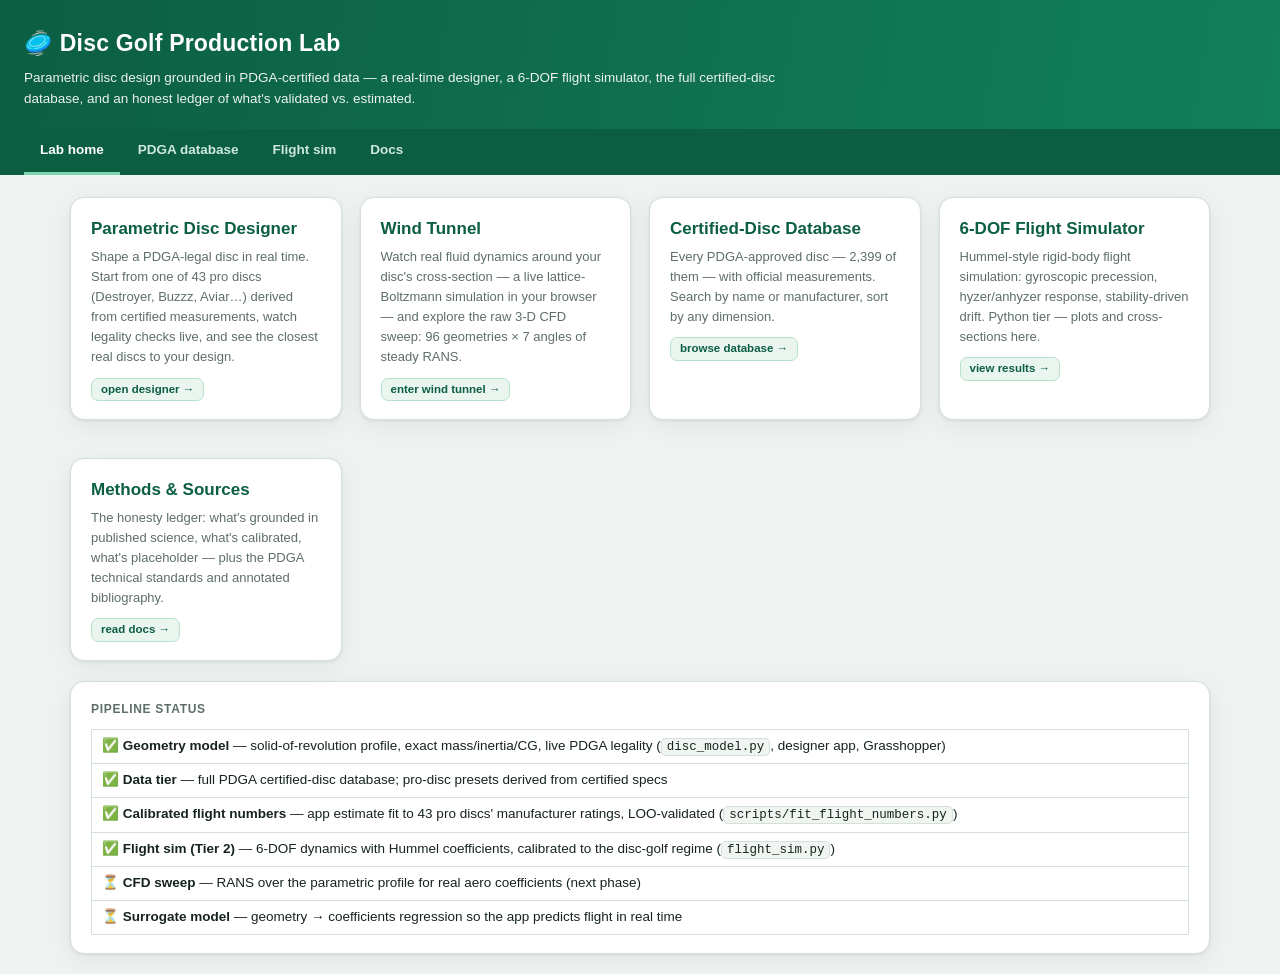
==== index.html @ c4a2dcd0 "Wind tunnel page: live 2-D LBM flow sim + raw CFD sweep explorer - wind_tunnel.html: D2Q9 lattice-Bo" ====
<!DOCTYPE html>
<html lang="en">
<head>
<meta charset="utf-8">
<meta name="viewport" content="width=device-width, initial-scale=1">
<title>Disc Golf Production Lab</title>
<style>
  :root{
    --bg:#eef2f0; --panel:#ffffff; --ink:#16241d; --muted:#5d6f66;
    --line:#d6e0da; --accent:#12805a; --accent-d:#0c5e42;
    --shadow:0 1px 3px rgba(20,40,30,.08),0 6px 24px rgba(20,40,30,.06);
  }
  *{box-sizing:border-box}
  body{margin:0;font:15px/1.55 -apple-system,BlinkMacSystemFont,"Segoe UI",Roboto,Helvetica,Arial,sans-serif;
       background:var(--bg);color:var(--ink)}
  header{padding:26px 24px 20px;background:linear-gradient(100deg,var(--accent-d),var(--accent));color:#fff}
  header h1{margin:0;font-size:23px;letter-spacing:.2px}
  header p{margin:6px 0 0;font-size:13.5px;opacity:.92;max-width:760px}
  nav{display:flex;gap:2px;background:var(--accent-d);padding:0 24px;flex-wrap:wrap}
  nav button{background:none;border:none;color:#cfe8dd;font:inherit;font-size:13.5px;font-weight:700;
    padding:11px 16px;cursor:pointer;border-bottom:3px solid transparent}
  nav button:hover{color:#fff}
  nav button.active{color:#fff;border-bottom-color:#7fd4b2}
  .wrap{max-width:1180px;margin:22px auto;padding:0 20px}
  .card{background:var(--panel);border:1px solid var(--line);border-radius:14px;
        box-shadow:var(--shadow);padding:18px 20px;margin-bottom:20px}
  .card h2{margin:0 0 10px;font-size:12px;text-transform:uppercase;letter-spacing:.7px;color:var(--muted)}
  .cards{display:grid;grid-template-columns:repeat(auto-fit,minmax(250px,1fr));gap:18px}
  .launch{display:block;text-decoration:none;color:inherit;transition:.15s;cursor:pointer}
  .launch:hover{border-color:var(--accent);transform:translateY(-2px)}
  .launch .big{font-size:17px;font-weight:800;color:var(--accent-d);margin-bottom:4px}
  .launch p{margin:0;font-size:13px;color:var(--muted)}
  .launch .tag{display:inline-block;margin-top:10px;background:#eaf5f0;border:1px solid #b6e2c9;color:#0c5e42;
    border-radius:7px;padding:2px 9px;font-size:11.5px;font-weight:700}
  img.plot{max-width:100%;border:1px solid var(--line);border-radius:10px;display:block}
  .two{display:grid;grid-template-columns:1fr 1fr;gap:18px}
  @media(max-width:900px){.two{grid-template-columns:1fr}}
  section{display:none} section.active{display:block}
  /* database explorer */
  .dbbar{display:flex;gap:10px;flex-wrap:wrap;align-items:center;margin-bottom:12px}
  .dbbar input[type=search]{flex:1 1 260px;padding:9px 12px;border:1px solid var(--line);border-radius:9px;
    font:inherit;font-size:14px;background:#fff}
  .dbbar select{padding:9px 10px;border:1px solid var(--line);border-radius:9px;font:inherit;font-size:13.5px;background:#fff}
  .dbbar .count{font-size:12.5px;color:var(--muted);margin-left:auto}
  table.db{width:100%;border-collapse:collapse;font-size:13px}
  table.db th{position:sticky;top:0;background:#f7faf8;text-align:right;padding:8px 8px;font-size:11px;
    text-transform:uppercase;letter-spacing:.5px;color:var(--muted);cursor:pointer;user-select:none;
    border-bottom:2px solid var(--line);white-space:nowrap}
  table.db th:first-child,table.db th:nth-child(2){text-align:left}
  table.db th.sorted{color:var(--accent-d)}
  table.db td{padding:7px 8px;border-bottom:1px solid var(--line);text-align:right;font-variant-numeric:tabular-nums}
  table.db td:first-child,table.db td:nth-child(2){text-align:left}
  table.db td:nth-child(2){font-weight:700}
  .dbscroll{max-height:560px;overflow:auto;border:1px solid var(--line);border-radius:10px}
  .loadbtn{margin:12px auto;display:block;padding:9px 22px;border:1px solid var(--line);background:#fff;
    border-radius:9px;font:inherit;font-weight:700;font-size:13px;color:var(--accent-d);cursor:pointer}
  .loadbtn:hover{border-color:var(--accent)}
  /* docs */
  .doctabs{display:flex;gap:8px;margin-bottom:14px;flex-wrap:wrap}
  .doctabs button{padding:8px 14px;border:1px solid var(--line);background:#fff;border-radius:9px;
    font:inherit;font-size:13px;font-weight:700;cursor:pointer}
  .doctabs button.active{background:var(--accent);border-color:var(--accent);color:#fff}
  .md h1{font-size:21px;margin:4px 0 12px}
  .md h2{font-size:17px;margin:22px 0 8px;color:var(--accent-d);text-transform:none;letter-spacing:0}
  .md h3{font-size:14.5px;margin:16px 0 6px}
  .md p,.md li{font-size:14px}
  .md code{background:#f0f5f2;border:1px solid var(--line);border-radius:5px;padding:1px 5px;font-size:12.5px}
  .md table{border-collapse:collapse;margin:10px 0;font-size:13px;width:100%}
  .md th,.md td{border:1px solid var(--line);padding:7px 9px;text-align:left;vertical-align:top}
  .md th{background:#f7faf8;font-size:11.5px;text-transform:uppercase;letter-spacing:.4px;color:var(--muted)}
  .md a{color:var(--accent-d)}
  .md blockquote{border-left:3px solid var(--line);margin:8px 0;padding:2px 14px;color:var(--muted)}
  .note{font-size:11.5px;color:var(--muted);margin-top:10px}
  .servewarn{background:#fff7e6;border:1px solid #f1dfae;color:#7a5b12;border-radius:10px;
    padding:10px 14px;font-size:13px;margin-bottom:16px;display:none}
</style>
</head>
<body>
<header>
  <h1>🥏 Disc Golf Production Lab</h1>
  <p>Parametric disc design grounded in PDGA-certified data — a real-time designer, a 6-DOF flight simulator,
     the full certified-disc database, and an honest ledger of what's validated vs. estimated.</p>
</header>
<nav id="nav">
  <button data-s="home" class="active">Lab home</button>
  <button data-s="db">PDGA database</button>
  <button data-s="sim">Flight sim</button>
  <button data-s="docs">Docs</button>
</nav>

<div class="wrap">
  <div class="servewarn" id="servewarn">
    Some panels (docs, database) load sibling files with <code>fetch()</code>, which browsers block on
    <code>file://</code>. Serve the folder instead: <code>python3 -m http.server</code> in <code>~/discgolf</code>,
    then open <code>http://localhost:8000/</code>.
  </div>

  <!-- HOME -->
  <section id="home" class="active">
    <div class="cards">
      <a class="card launch" href="disc_designer.html">
        <div class="big">Parametric Disc Designer</div>
        <p>Shape a PDGA-legal disc in real time. Start from one of 43 pro discs (Destroyer, Buzzz, Aviar…)
           derived from certified measurements, watch legality checks live, and see the closest real discs
           to your design.</p>
        <span class="tag">open designer →</span>
      </a>
      <a class="card launch" href="wind_tunnel.html">
        <div class="big">Wind Tunnel</div>
        <p>Watch real fluid dynamics around your disc's cross-section — a live lattice-Boltzmann simulation
           in your browser — and explore the raw 3-D CFD sweep: 96 geometries × 7 angles of steady RANS.</p>
        <span class="tag">enter wind tunnel →</span>
      </a>
      <div class="card launch" data-go="db">
        <div class="big">Certified-Disc Database</div>
        <p>Every PDGA-approved disc — <span id="homecount">2,399</span> of them — with official measurements.
           Search by name or manufacturer, sort by any dimension.</p>
        <span class="tag">browse database →</span>
      </div>
      <div class="card launch" data-go="sim">
        <div class="big">6-DOF Flight Simulator</div>
        <p>Hummel-style rigid-body flight simulation: gyroscopic precession, hyzer/anhyzer response,
           stability-driven drift. Python tier — plots and cross-sections here.</p>
        <span class="tag">view results →</span>
      </div>
      <div class="card launch" data-go="docs">
        <div class="big">Methods &amp; Sources</div>
        <p>The honesty ledger: what's grounded in published science, what's calibrated, what's placeholder —
           plus the PDGA technical standards and annotated bibliography.</p>
        <span class="tag">read docs →</span>
      </div>
    </div>
    <div class="card">
      <h2>Pipeline status</h2>
      <table class="md" style="border-collapse:collapse;width:100%;font-size:13.5px">
        <tr><td style="padding:6px 10px">✅ <b>Geometry model</b> — solid-of-revolution profile, exact mass/inertia/CG, live PDGA legality (<code>disc_model.py</code>, designer app, Grasshopper)</td></tr>
        <tr><td style="padding:6px 10px">✅ <b>Data tier</b> — full PDGA certified-disc database; pro-disc presets derived from certified specs</td></tr>
        <tr><td style="padding:6px 10px">✅ <b>Calibrated flight numbers</b> — app estimate fit to 43 pro discs' manufacturer ratings, LOO-validated (<code>scripts/fit_flight_numbers.py</code>)</td></tr>
        <tr><td style="padding:6px 10px">✅ <b>Flight sim (Tier 2)</b> — 6-DOF dynamics with Hummel coefficients, calibrated to the disc-golf regime (<code>flight_sim.py</code>)</td></tr>
        <tr><td style="padding:6px 10px">⏳ <b>CFD sweep</b> — RANS over the parametric profile for real aero coefficients (next phase)</td></tr>
        <tr><td style="padding:6px 10px">⏳ <b>Surrogate model</b> — geometry → coefficients regression so the app predicts flight in real time</td></tr>
      </table>
    </div>
  </section>

  <!-- DATABASE -->
  <section id="db">
    <div class="card">
      <h2>PDGA certified-disc database</h2>
      <div class="dbbar">
        <input type="search" id="q" placeholder="Search disc or manufacturer… (e.g. Destroyer, Discraft)">
        <select id="rimclass">
          <option value="">All rim widths</option>
          <option value="putter">Putter-ish (rim &lt; 1.3 cm)</option>
          <option value="mid">Midrange-ish (1.3–1.6 cm)</option>
          <option value="fairway">Fairway-ish (1.6–2.1 cm)</option>
          <option value="distance">Distance-ish (≥ 2.1 cm)</option>
        </select>
        <span class="count" id="count"></span>
      </div>
      <div class="dbscroll">
        <table class="db">
          <thead><tr id="dbhead"></tr></thead>
          <tbody id="dbbody"></tbody>
        </table>
      </div>
      <button class="loadbtn" id="more" style="display:none">Show more</button>
      <div class="note">Official measurements from the PDGA certified-disc database (snapshot July 2026,
        <code>data/pdga_approved_discs.csv</code>). Regenerate with <code>scripts/build_disc_db.py</code>.
        Click a column to sort; click a row to open it in the designer as a starting shape.</div>
    </div>
  </section>

  <!-- FLIGHT SIM -->
  <section id="sim">
    <div class="two">
      <div class="card">
        <h2>Simulated flight paths — four presets, intermediate arm speeds</h2>
        <img class="plot" src="flight_paths.png" alt="Simulated flight paths for putter, midrange, fairway and distance presets">
        <div class="note">Produced by <code>flight_plots.py</code> from the 6-DOF simulator. Lift-supported glide,
          gyroscopic precession, and low-speed fade all emerge from the equations — none of it is scripted.</div>
      </div>
      <div class="card">
        <h2>Putter cross-section — geometry model output</h2>
        <img class="plot" src="putter_cross_section.png" alt="Parametric putter cross-section from disc_model.py">
        <div class="note">From <code>disc_model.py</code>: the same solid-of-revolution profile the designer app
          and the Grasshopper component use.</div>
      </div>
    </div>
    <div class="card">
      <h2>Run it yourself</h2>
      <div class="md"><p><code>python3 flight_sim.py</code> — single trajectory with printed touchdown stats ·
      <code>python3 flight_plots.py</code> — regenerate the preset comparison figure ·
      coefficients &amp; caveats in <b>Docs → Methods</b>.</p></div>
    </div>
  </section>

  <!-- DOCS -->
  <section id="docs">
    <div class="card">
      <div class="doctabs" id="doctabs">
        <button data-doc="docs/METHODS.md" class="active">Methods — what's grounded</button>
        <button data-doc="docs/PDGA_technical_standards.md">PDGA technical standards</button>
        <button data-doc="docs/SOURCES.md">Sources &amp; bibliography</button>
      </div>
      <div class="md" id="mdout">Loading…</div>
    </div>
  </section>
</div>

<script src="disc_db.js"></script>
<script>
/* ---- nav ---- */
const sections=[...document.querySelectorAll("section")];
const navBtns=[...document.querySelectorAll("nav button")];
function show(id){
  sections.forEach(s=>s.classList.toggle("active",s.id===id));
  navBtns.forEach(b=>b.classList.toggle("active",b.dataset.s===id));
  if(id==="docs"&&!docLoaded)loadDoc(document.querySelector("#doctabs button.active").dataset.doc);
}
navBtns.forEach(b=>b.addEventListener("click",()=>show(b.dataset.s)));
document.querySelectorAll("[data-go]").forEach(el=>el.addEventListener("click",()=>show(el.dataset.go)));
if(location.protocol==="file:")document.getElementById("servewarn").style.display="block";

/* ---- database explorer ---- */
const DB=(typeof DISC_DB!=="undefined")?DISC_DB:[];
document.getElementById("homecount").textContent=DB.length.toLocaleString();
const COLS=[["Manufacturer",0],["Disc",1],["⌀ (cm)",2],["Height (cm)",3],["Rim depth (cm)",4],
            ["Rim width (cm)",5],["Inner ⌀ (cm)",6],["Max wt (g)",7],["Approved",8]];
let sortCol=8,sortDir=-1,shown=100;
const headEl=document.getElementById("dbhead");
COLS.forEach(([label,idx])=>{
  const th=document.createElement("th");th.textContent=label;
  th.addEventListener("click",()=>{if(sortCol===idx)sortDir*=-1;else{sortCol=idx;sortDir=idx<2?1:-1;}shown=100;renderDB();});
  headEl.appendChild(th);
});
const q=document.getElementById("q"),rimSel=document.getElementById("rimclass");
q.addEventListener("input",()=>{shown=100;renderDB();});
rimSel.addEventListener("change",()=>{shown=100;renderDB();});
document.getElementById("more").addEventListener("click",()=>{shown+=300;renderDB();});
const RIM_BANDS={putter:[0,13],mid:[13,16],fairway:[16,21],distance:[21,99]};
function renderDB(){
  const needle=q.value.trim().toLowerCase();
  const band=RIM_BANDS[rimSel.value];
  let rows=DB.filter(d=>{
    if(needle&&!(d[0].toLowerCase().includes(needle)||d[1].toLowerCase().includes(needle)))return false;
    if(band&&!(d[5]>=band[0]&&d[5]<band[1]))return false;
    return true;
  });
  rows.sort((a,b)=>{const x=a[sortCol],y=b[sortCol];
    return (typeof x==="string"?x.localeCompare(y):x-y)*sortDir;});
  document.getElementById("count").textContent=rows.length.toLocaleString()+" discs";
  [...headEl.children].forEach((th,i)=>th.classList.toggle("sorted",COLS[i][1]===sortCol));
  document.getElementById("dbbody").innerHTML=rows.slice(0,shown).map(d=>
    `<tr style="cursor:pointer" title="open in designer" onclick="openInDesigner(${JSON.stringify(d).replace(/"/g,'&quot;')})">
     <td>${d[0]}</td><td>${d[1]}</td><td>${(d[2]/10).toFixed(1)}</td><td>${(d[3]/10).toFixed(1)}</td>
     <td>${(d[4]/10).toFixed(1)}</td><td>${(d[5]/10).toFixed(1)}</td><td>${(d[6]/10).toFixed(1)}</td>
     <td>${d[7].toFixed(1)}</td><td>${d[8]}</td></tr>`).join("");
  document.getElementById("more").style.display=rows.length>shown?"block":"none";
}
function openInDesigner(d){
  // hand the certified specs to the designer via the URL; it derives a starting shape
  const p=new URLSearchParams({mfr:d[0],name:d[1],dia:d[2],h:d[3],rd:d[4],rw:d[5],wt:d[7]});
  location.href="disc_designer.html#disc?"+p.toString();
}
if(DB.length)renderDB();
else document.getElementById("dbbody").innerHTML='<tr><td colspan="9">disc_db.js not found — run <code>scripts/build_disc_db.py</code></td></tr>';

/* ---- minimal markdown renderer (headings, tables, lists, emphasis, code, links) ---- */
function esc(s){return s.replace(/&/g,"&amp;").replace(/</g,"&lt;").replace(/>/g,"&gt;");}
function inline(s){
  return s
    .replace(/`([^`]+)`/g,(m,c)=>"<code>"+c+"</code>")
    .replace(/\[([^\]]+)\]\(([^)]+)\)/g,'<a href="$2" target="_blank" rel="noopener">$1</a>')
    .replace(/(^|[^*])\*\*([^*]+)\*\*/g,'$1<b>$2</b>')
    .replace(/(^|[^*])\*([^*]+)\*/g,'$1<i>$2</i>')
    .replace(/(^|\s)(https?:\/\/[^\s<]+)/g,'$1<a href="$2" target="_blank" rel="noopener">$2</a>');
}
function mdToHtml(md){
  const lines=md.split("\n");let out=[],i=0,inList=false;
  const closeList=()=>{if(inList){out.push("</ul>");inList=false;}};
  while(i<lines.length){
    const L=lines[i];
    if(/^\s*\|/.test(L)&&i+1<lines.length&&/^\s*\|[\s\-|:]+\|\s*$/.test(lines[i+1])){
      closeList();
      const cells=r=>r.trim().replace(/^\||\|$/g,"").split("|").map(c=>inline(esc(c.trim())));
      out.push("<table><thead><tr>"+cells(L).map(c=>"<th>"+c+"</th>").join("")+"</tr></thead><tbody>");
      i+=2;
      while(i<lines.length&&/^\s*\|/.test(lines[i])){
        out.push("<tr>"+cells(lines[i]).map(c=>"<td>"+c+"</td>").join("")+"</tr>");i++;
      }
      out.push("</tbody></table>");continue;
    }
    const h=L.match(/^(#{1,4})\s+(.*)/);
    if(h){closeList();out.push(`<h${h[1].length}>`+inline(esc(h[2]))+`</h${h[1].length}>`);i++;continue;}
    const li=L.match(/^\s*[-*]\s+(.*)/);
    if(li){if(!inList){out.push("<ul>");inList=true;}
      let item=li[1];
      // continuation lines (indented, not new bullet/blank)
      while(i+1<lines.length&&/^\s+\S/.test(lines[i+1])&&!/^\s*[-*]\s/.test(lines[i+1])&&!/^\s*\|/.test(lines[i+1])){item+=" "+lines[++i].trim();}
      out.push("<li>"+inline(esc(item))+"</li>");i++;continue;}
    const num=L.match(/^\s*(\d+)\.\s+(.*)/);
    if(num){closeList();
      let item=num[2];
      while(i+1<lines.length&&/^\s+\S/.test(lines[i+1])&&!/^\s*\d+\.\s/.test(lines[i+1])){item+=" "+lines[++i].trim();}
      out.push("<p><b>"+num[1]+".</b> "+inline(esc(item))+"</p>");i++;continue;}
    if(/^\s*$/.test(L)){closeList();i++;continue;}
    closeList();
    let para=L;
    while(i+1<lines.length&&!/^\s*$/.test(lines[i+1])&&!/^(#|\s*[-*]\s|\s*\||\s*\d+\.)/.test(lines[i+1])){para+=" "+lines[++i];}
    out.push("<p>"+inline(esc(para))+"</p>");i++;
  }
  closeList();return out.join("\n");
}
let docLoaded=false;
async function loadDoc(path){
  const out=document.getElementById("mdout");
  try{
    const r=await fetch(path);
    if(!r.ok)throw new Error(r.status);
    out.innerHTML=mdToHtml(await r.text());docLoaded=true;
  }catch(e){
    out.innerHTML='<p>Could not load <code>'+esc(path)+'</code> — serve this folder over http '+
      '(<code>python3 -m http.server</code>) rather than opening the file directly.</p>';
  }
}
document.querySelectorAll("#doctabs button").forEach(b=>b.addEventListener("click",()=>{
  document.querySelectorAll("#doctabs button").forEach(x=>x.classList.remove("active"));
  b.classList.add("active");loadDoc(b.dataset.doc);
}));
</script>
</body>
</html>
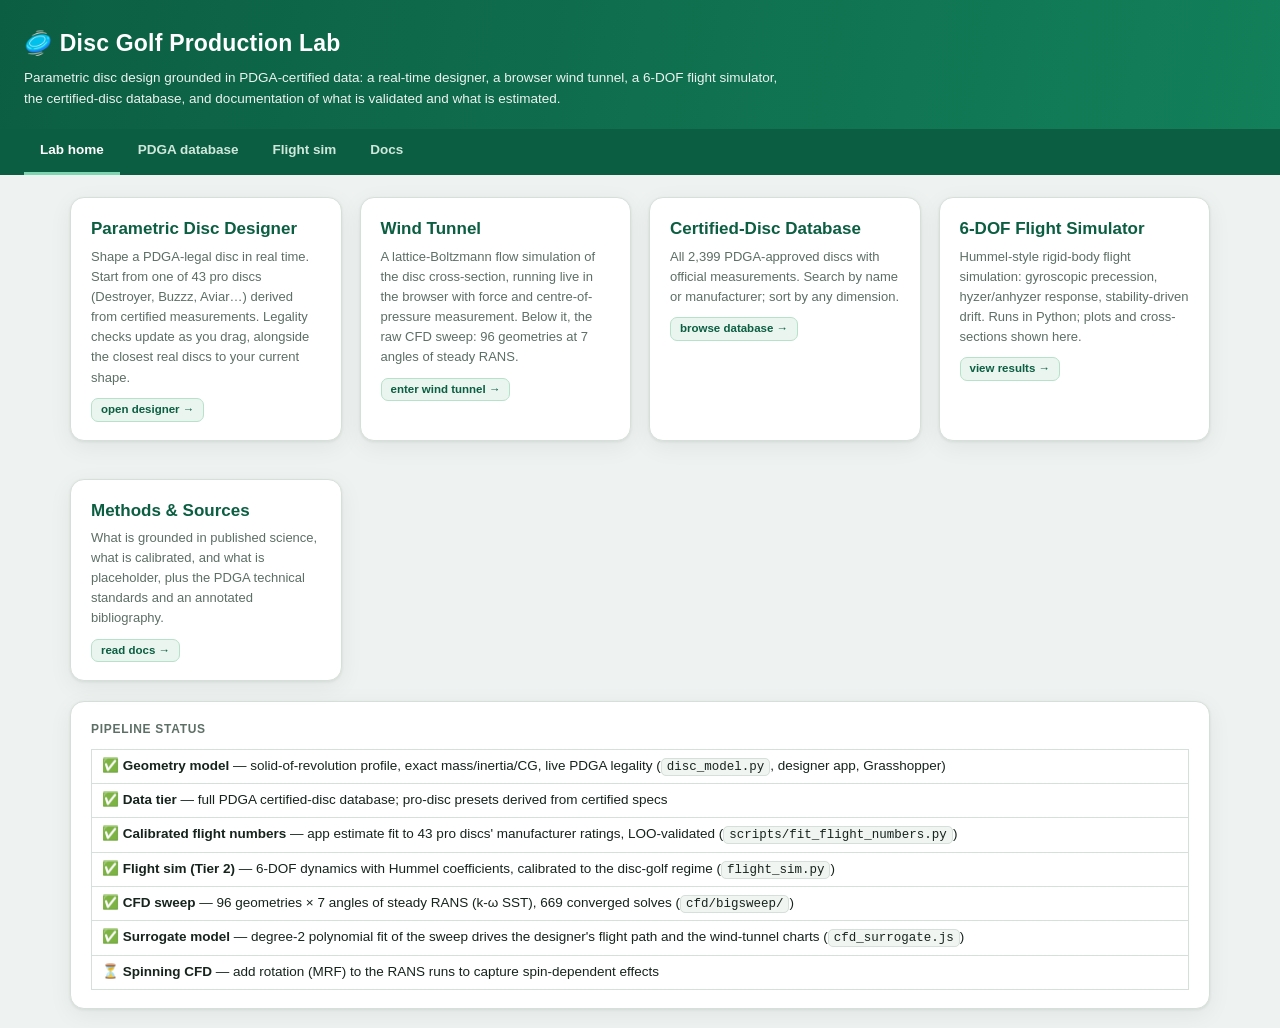
==== commit 8bf9d874: "Copy edit across the site: remove AI-tell prose patterns Applied the deslop skill (github.com/stephe" ====
--- a/index.html
+++ b/index.html
@@ -78,8 +78,9 @@
 <body>
 <header>
   <h1>🥏 Disc Golf Production Lab</h1>
-  <p>Parametric disc design grounded in PDGA-certified data — a real-time designer, a 6-DOF flight simulator,
-     the full certified-disc database, and an honest ledger of what's validated vs. estimated.</p>
+  <p>Parametric disc design grounded in PDGA-certified data: a real-time designer, a browser wind tunnel,
+     a 6-DOF flight simulator, the certified-disc database, and documentation of what is validated
+     and what is estimated.</p>
 </header>
 <nav id="nav">
   <button data-s="home" class="active">Lab home</button>
@@ -101,32 +102,33 @@
       <a class="card launch" href="disc_designer.html">
         <div class="big">Parametric Disc Designer</div>
         <p>Shape a PDGA-legal disc in real time. Start from one of 43 pro discs (Destroyer, Buzzz, Aviar…)
-           derived from certified measurements, watch legality checks live, and see the closest real discs
-           to your design.</p>
+           derived from certified measurements. Legality checks update as you drag, alongside the closest
+           real discs to your current shape.</p>
         <span class="tag">open designer →</span>
       </a>
       <a class="card launch" href="wind_tunnel.html">
         <div class="big">Wind Tunnel</div>
-        <p>Watch real fluid dynamics around your disc's cross-section — a live lattice-Boltzmann simulation
-           in your browser — and explore the raw 3-D CFD sweep: 96 geometries × 7 angles of steady RANS.</p>
+        <p>A lattice-Boltzmann flow simulation of the disc cross-section, running live in the browser with
+           force and centre-of-pressure measurement. Below it, the raw CFD sweep: 96 geometries at
+           7 angles of steady RANS.</p>
         <span class="tag">enter wind tunnel →</span>
       </a>
       <div class="card launch" data-go="db">
         <div class="big">Certified-Disc Database</div>
-        <p>Every PDGA-approved disc — <span id="homecount">2,399</span> of them — with official measurements.
-           Search by name or manufacturer, sort by any dimension.</p>
+        <p>All <span id="homecount">2,399</span> PDGA-approved discs with official measurements.
+           Search by name or manufacturer; sort by any dimension.</p>
         <span class="tag">browse database →</span>
       </div>
       <div class="card launch" data-go="sim">
         <div class="big">6-DOF Flight Simulator</div>
         <p>Hummel-style rigid-body flight simulation: gyroscopic precession, hyzer/anhyzer response,
-           stability-driven drift. Python tier — plots and cross-sections here.</p>
+           stability-driven drift. Runs in Python; plots and cross-sections shown here.</p>
         <span class="tag">view results →</span>
       </div>
       <div class="card launch" data-go="docs">
         <div class="big">Methods &amp; Sources</div>
-        <p>The honesty ledger: what's grounded in published science, what's calibrated, what's placeholder —
-           plus the PDGA technical standards and annotated bibliography.</p>
+        <p>What is grounded in published science, what is calibrated, and what is placeholder,
+           plus the PDGA technical standards and an annotated bibliography.</p>
         <span class="tag">read docs →</span>
       </div>
     </div>
@@ -137,8 +139,9 @@
         <tr><td style="padding:6px 10px">✅ <b>Data tier</b> — full PDGA certified-disc database; pro-disc presets derived from certified specs</td></tr>
         <tr><td style="padding:6px 10px">✅ <b>Calibrated flight numbers</b> — app estimate fit to 43 pro discs' manufacturer ratings, LOO-validated (<code>scripts/fit_flight_numbers.py</code>)</td></tr>
         <tr><td style="padding:6px 10px">✅ <b>Flight sim (Tier 2)</b> — 6-DOF dynamics with Hummel coefficients, calibrated to the disc-golf regime (<code>flight_sim.py</code>)</td></tr>
-        <tr><td style="padding:6px 10px">⏳ <b>CFD sweep</b> — RANS over the parametric profile for real aero coefficients (next phase)</td></tr>
-        <tr><td style="padding:6px 10px">⏳ <b>Surrogate model</b> — geometry → coefficients regression so the app predicts flight in real time</td></tr>
+        <tr><td style="padding:6px 10px">✅ <b>CFD sweep</b> — 96 geometries × 7 angles of steady RANS (k-ω SST), 669 converged solves (<code>cfd/bigsweep/</code>)</td></tr>
+        <tr><td style="padding:6px 10px">✅ <b>Surrogate model</b> — degree-2 polynomial fit of the sweep drives the designer's flight path and the wind-tunnel charts (<code>cfd_surrogate.js</code>)</td></tr>
+        <tr><td style="padding:6px 10px">⏳ <b>Spinning CFD</b> — add rotation (MRF) to the RANS runs to capture spin-dependent effects</td></tr>
       </table>
     </div>
   </section>
@@ -175,13 +178,13 @@
   <section id="sim">
     <div class="two">
       <div class="card">
-        <h2>Simulated flight paths — four presets, intermediate arm speeds</h2>
+        <h2>Simulated flight paths: four presets, intermediate arm speeds</h2>
         <img class="plot" src="flight_paths.png" alt="Simulated flight paths for putter, midrange, fairway and distance presets">
         <div class="note">Produced by <code>flight_plots.py</code> from the 6-DOF simulator. Lift-supported glide,
-          gyroscopic precession, and low-speed fade all emerge from the equations — none of it is scripted.</div>
+          gyroscopic precession, and low-speed fade emerge from the equations rather than being scripted.</div>
       </div>
       <div class="card">
-        <h2>Putter cross-section — geometry model output</h2>
+        <h2>Putter cross-section: geometry model output</h2>
         <img class="plot" src="putter_cross_section.png" alt="Parametric putter cross-section from disc_model.py">
         <div class="note">From <code>disc_model.py</code>: the same solid-of-revolution profile the designer app
           and the Grasshopper component use.</div>
@@ -189,9 +192,9 @@
     </div>
     <div class="card">
       <h2>Run it yourself</h2>
-      <div class="md"><p><code>python3 flight_sim.py</code> — single trajectory with printed touchdown stats ·
-      <code>python3 flight_plots.py</code> — regenerate the preset comparison figure ·
-      coefficients &amp; caveats in <b>Docs → Methods</b>.</p></div>
+      <div class="md"><p><code>python3 flight_sim.py</code> prints a single trajectory with touchdown stats.
+      <code>python3 flight_plots.py</code> regenerates the preset comparison figure.
+      Coefficients and caveats are in the Methods doc.</p></div>
     </div>
   </section>
 
@@ -199,7 +202,7 @@
   <section id="docs">
     <div class="card">
       <div class="doctabs" id="doctabs">
-        <button data-doc="docs/METHODS.md" class="active">Methods — what's grounded</button>
+        <button data-doc="docs/METHODS.md" class="active">Methods: what's grounded</button>
         <button data-doc="docs/PDGA_technical_standards.md">PDGA technical standards</button>
         <button data-doc="docs/SOURCES.md">Sources &amp; bibliography</button>
       </div>
@@ -264,7 +267,7 @@
   location.href="disc_designer.html#disc?"+p.toString();
 }
 if(DB.length)renderDB();
-else document.getElementById("dbbody").innerHTML='<tr><td colspan="9">disc_db.js not found — run <code>scripts/build_disc_db.py</code></td></tr>';
+else document.getElementById("dbbody").innerHTML='<tr><td colspan="9">disc_db.js not found; run <code>scripts/build_disc_db.py</code></td></tr>';
 
 /* ---- minimal markdown renderer (headings, tables, lists, emphasis, code, links) ---- */
 function esc(s){return s.replace(/&/g,"&amp;").replace(/</g,"&lt;").replace(/>/g,"&gt;");}
@@ -320,7 +323,7 @@
     if(!r.ok)throw new Error(r.status);
     out.innerHTML=mdToHtml(await r.text());docLoaded=true;
   }catch(e){
-    out.innerHTML='<p>Could not load <code>'+esc(path)+'</code> — serve this folder over http '+
+    out.innerHTML='<p>Could not load <code>'+esc(path)+'</code>; serve this folder over http '+
       '(<code>python3 -m http.server</code>) rather than opening the file directly.</p>';
   }
 }
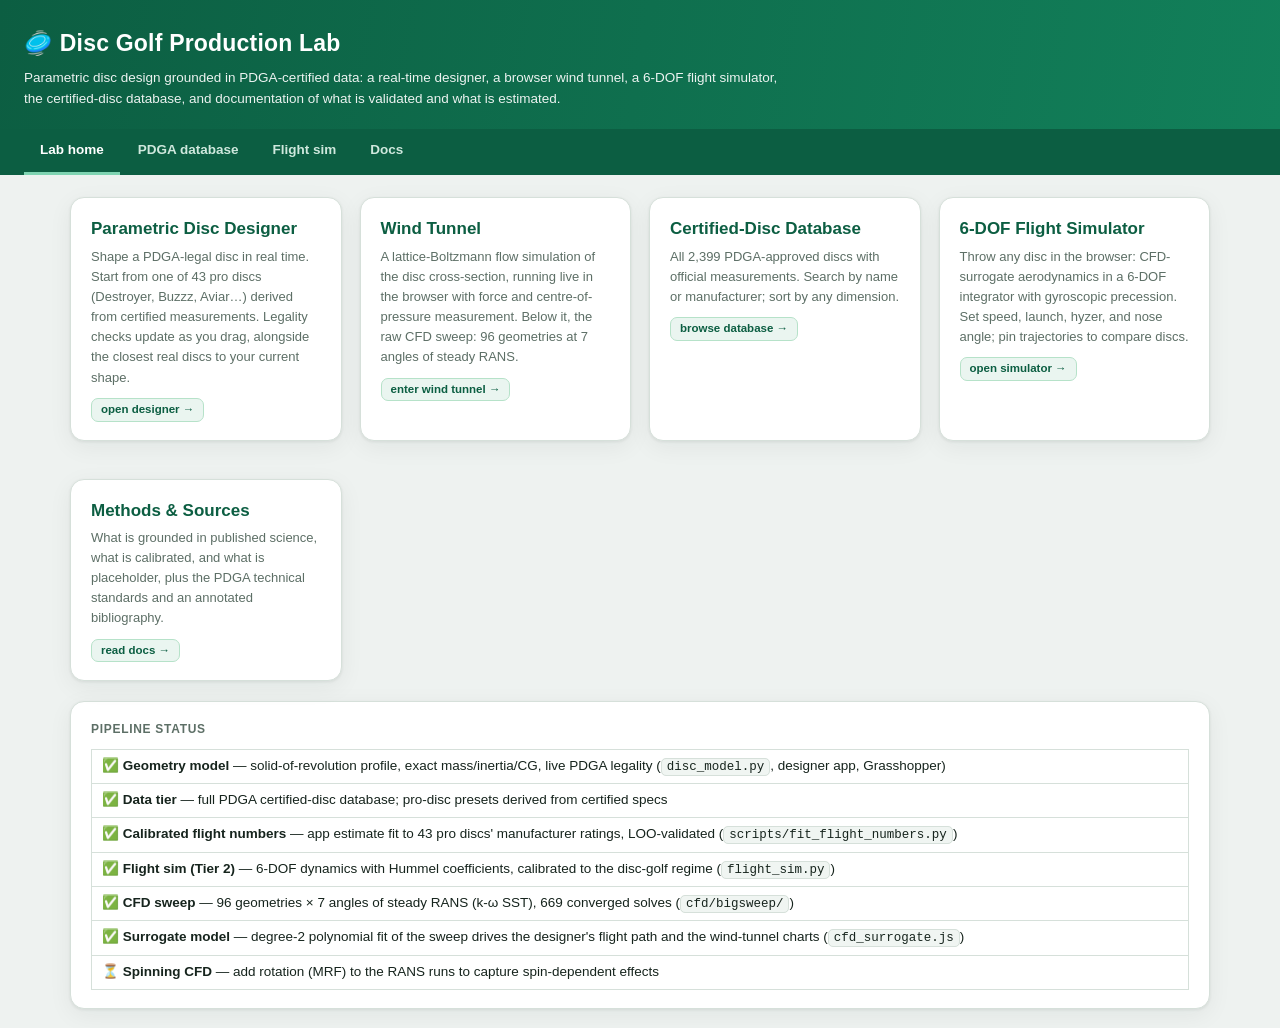
==== commit 93fa1192: "Interactive flight simulator on the flight-sim tab; shared disc_common.js The tab previously showed " ====
--- a/index.html
+++ b/index.html
@@ -73,6 +73,23 @@
   .note{font-size:11.5px;color:var(--muted);margin-top:10px}
   .servewarn{background:#fff7e6;border:1px solid #f1dfae;color:#7a5b12;border-radius:10px;
     padding:10px 14px;font-size:13px;margin-bottom:16px;display:none}
+  /* flight simulator */
+  .simrow{display:flex;gap:16px;flex-wrap:wrap;align-items:flex-end;margin-bottom:10px}
+  .sctrl{flex:1 1 140px;min-width:130px}
+  .sctrl label{display:block;font-size:12px;font-weight:700;margin-bottom:2px}
+  .sctrl .val{color:var(--accent-d);font-variant-numeric:tabular-nums}
+  .sctrl input[type=range]{width:100%;accent-color:var(--accent);height:22px}
+  .sctrl select{width:100%;padding:7px 10px;border:1px solid var(--line);border-radius:9px;
+    font:inherit;font-size:13px;background:#fff}
+  .simbtn{padding:7px 12px;border:1px solid var(--line);border-radius:9px;background:#fff;
+    font:inherit;font-size:12.5px;font-weight:700;color:var(--accent-d);cursor:pointer}
+  .simbtn:hover{border-color:var(--accent)}
+  svg.simview{width:100%;height:auto;display:block;border:1px solid var(--line);border-radius:10px;background:#fff}
+  .stiles{display:grid;grid-template-columns:repeat(auto-fit,minmax(120px,1fr));gap:10px;margin-top:12px}
+  .stile{background:#f7faf8;border:1px solid var(--line);border-radius:10px;padding:10px 12px}
+  .stile .k{font-size:11px;color:var(--muted);text-transform:uppercase;letter-spacing:.5px}
+  .stile .v{font-size:20px;font-weight:700;font-variant-numeric:tabular-nums;margin-top:2px}
+  .stile .v small{font-size:12px;font-weight:600;color:var(--muted)}
 </style>
 </head>
 <body>
@@ -121,9 +138,9 @@
       </div>
       <div class="card launch" data-go="sim">
         <div class="big">6-DOF Flight Simulator</div>
-        <p>Hummel-style rigid-body flight simulation: gyroscopic precession, hyzer/anhyzer response,
-           stability-driven drift. Runs in Python; plots and cross-sections shown here.</p>
-        <span class="tag">view results →</span>
+        <p>Throw any disc in the browser: CFD-surrogate aerodynamics in a 6-DOF integrator with gyroscopic
+           precession. Set speed, launch, hyzer, and nose angle; pin trajectories to compare discs.</p>
+        <span class="tag">open simulator →</span>
       </div>
       <div class="card launch" data-go="docs">
         <div class="big">Methods &amp; Sources</div>
@@ -176,9 +193,36 @@
 
   <!-- FLIGHT SIM -->
   <section id="sim">
+    <div class="card">
+      <h2>Throw a disc — CFD-surrogate aerodynamics, 6-DOF integration</h2>
+      <div class="simrow">
+        <div class="sctrl" style="flex:2 1 210px"><label>Disc</label><select id="simdisc"></select></div>
+        <div class="sctrl" style="flex:0 1 110px"><label>Throw style</label>
+          <select id="simstyle"><option>RHBH</option><option>RHFH</option><option>LHBH</option><option>LHFH</option></select></div>
+        <div class="sctrl"><label>Speed <span class="val" id="sv_v"></span></label>
+          <input type="range" id="s_v" min="15" max="33" step="0.5" value="24"></div>
+        <div class="sctrl"><label>Launch angle <span class="val" id="sv_l"></span></label>
+          <input type="range" id="s_l" min="0" max="20" step="0.5" value="10"></div>
+        <div class="sctrl"><label>Hyzer <span class="val" id="sv_h"></span></label>
+          <input type="range" id="s_h" min="-25" max="25" step="1" value="0"></div>
+        <div class="sctrl"><label>Nose angle <span class="val" id="sv_n"></span></label>
+          <input type="range" id="s_n" min="-5" max="10" step="0.5" value="0"></div>
+        <div class="sctrl" style="flex:0 1 auto"><button class="simbtn" id="simpin">Pin trajectory</button>
+          <button class="simbtn" id="simclear">Clear pins</button></div>
+      </div>
+      <div class="two">
+        <div><svg class="simview" id="simtop" viewBox="0 0 560 300" aria-label="top-down flight path"></svg></div>
+        <div><svg class="simview" id="simside" viewBox="0 0 560 300" aria-label="side-view flight path"></svg></div>
+      </div>
+      <div class="stiles" id="simtiles"></div>
+      <div class="note">Aerodynamic coefficients come from the CFD surrogate evaluated at the selected disc's
+        geometry; the integrator adds gravity, spin, and gyroscopic precession (<code>cfd_flight.js</code>,
+        the same physics as <code>flight_sim.py</code>). Positive hyzer tilts the outer edge down at release;
+        nose angle pitches the nose up. Pin a trajectory, then change disc or throw to compare.</div>
+    </div>
     <div class="two">
       <div class="card">
-        <h2>Simulated flight paths: four presets, intermediate arm speeds</h2>
+        <h2>Python reference: four presets, intermediate arm speeds</h2>
         <img class="plot" src="flight_paths.png" alt="Simulated flight paths for putter, midrange, fairway and distance presets">
         <div class="note">Produced by <code>flight_plots.py</code> from the 6-DOF simulator. Lift-supported glide,
           gyroscopic precession, and low-speed fade emerge from the equations rather than being scripted.</div>
@@ -212,6 +256,10 @@
 </div>
 
 <script src="disc_db.js"></script>
+<script src="disc_common.js"></script>
+<script src="pro_discs.js"></script>
+<script src="cfd_surrogate.js"></script>
+<script src="cfd_flight.js"></script>
 <script>
 /* ---- nav ---- */
 const sections=[...document.querySelectorAll("section")];
@@ -221,9 +269,12 @@
   navBtns.forEach(b=>b.classList.toggle("active",b.dataset.s===id));
   if(id==="docs"&&!docLoaded)loadDoc(document.querySelector("#doctabs button.active").dataset.doc);
 }
-navBtns.forEach(b=>b.addEventListener("click",()=>show(b.dataset.s)));
+navBtns.forEach(b=>b.addEventListener("click",()=>{show(b.dataset.s);history.replaceState(null,"","#"+b.dataset.s);}));
 document.querySelectorAll("[data-go]").forEach(el=>el.addEventListener("click",()=>show(el.dataset.go)));
 if(location.protocol==="file:")document.getElementById("servewarn").style.display="block";
+// deep link: #db, #sim, #docs open that tab directly
+const hashSec=location.hash.slice(1);
+if(sections.some(s=>s.id===hashSec))show(hashSec);
 
 /* ---- database explorer ---- */
 const DB=(typeof DISC_DB!=="undefined")?DISC_DB:[];
@@ -332,5 +383,107 @@
   b.classList.add("active");loadDoc(b.dataset.doc);
 }));
 </script>
+<script>
+/* ---- interactive flight simulator ---- */
+(function(){
+  const $=id=>document.getElementById(id);
+  const missing=[];
+  if(typeof CFDFlight==="undefined")missing.push("cfd_flight.js");
+  if(typeof CFD_SURROGATE==="undefined")missing.push("cfd_surrogate.js");
+  if(missing.length){$("simtiles").innerHTML=
+    '<div class="note">'+missing.join(", ")+' not found; the simulator needs these files.</div>';return;}
+  if(typeof PRO_DISCS==="undefined")window.PRO_DISCS=[];
+  const esc=t=>t.replace(/&/g,"&amp;").replace(/</g,"&lt;").replace(/>/g,"&gt;");
+
+  let simP={...PRESETS.Putter},simName="Putter archetype",last=null;
+  const pins=[];
+  const dsel=$("simdisc");
+  const og=document.createElement("optgroup");og.label="Archetypes";
+  Object.keys(PRESETS).forEach(k=>og.appendChild(new Option(k+" (archetype)","a:"+k)));
+  dsel.appendChild(og);
+  ["Putter","Midrange","Fairway","Distance"].forEach(cls=>{
+    const g=document.createElement("optgroup");g.label=cls+"s";
+    PRO_DISCS.forEach((d,i)=>{if(d.cls===cls)g.appendChild(new Option(d.name+" · "+d.mfr+" ("+d.fl.join("/")+")","p:"+i));});
+    dsel.appendChild(g);
+  });
+  dsel.addEventListener("change",()=>{
+    const v=dsel.value;
+    if(v.startsWith("a:")){simP={...PRESETS[v.slice(2)]};simName=v.slice(2)+" archetype";}
+    else{const d=PRO_DISCS[+v.slice(2)];simP=paramsFromCertified(d);simName=d.mfr+" "+d.name;}
+    run();
+  });
+  const S={v:$("s_v"),l:$("s_l"),h:$("s_h"),n:$("s_n")};
+  function labels(){
+    $("sv_v").textContent=(+S.v.value).toFixed(1)+" m/s ("+(S.v.value*2.23694).toFixed(0)+" mph)";
+    $("sv_l").textContent=(+S.l.value).toFixed(1)+"°";
+    $("sv_h").textContent=Math.abs(+S.h.value)+"° "+(S.h.value>0?"hyzer":S.h.value<0?"anhyzer":"flat");
+    $("sv_n").textContent=(+S.n.value).toFixed(1)+"°";
+  }
+  Object.values(S).forEach(el=>el.addEventListener("input",()=>{labels();run();}));
+  $("simstyle").addEventListener("change",run);
+  $("simpin").addEventListener("click",()=>{if(last){pins.push(last);if(pins.length>4)pins.shift();draw();}});
+  $("simclear").addEventListener("click",()=>{pins.length=0;draw();});
+
+  const FT=1/0.3048;
+  function run(){
+    const st=$("simstyle").value;
+    const handed=(st==="RHBH"||st==="LHFH")?"RHBH":"LHBH";
+    const mp=massProperties(simP);
+    const res=CFDFlight.simulateFlight(simP,mp,{v0:+S.v.value,launch_deg:+S.l.value,
+      hyzer_deg:+S.h.value,nose_deg:+S.n.value,handed});
+    const step=Math.max(1,Math.floor(res.x.length/300)),pts=[];
+    for(let i=0;i<res.x.length;i+=step)pts.push([res.x[i]*FT,res.y[i]*FT,res.z[i]*FT]);
+    const e=res.x.length-1;pts.push([res.x[e]*FT,res.y[e]*FT,res.z[e]*FT]);
+    last={pts,label:simName+" · "+(+S.v.value).toFixed(0)+" m/s "+st,
+      dist:res.distance_ft,apex:res.apex_m*FT,tsec:res.flight_time_s,lat:res.lateral_max_m*FT};
+    draw();tiles();
+    if(!run._logged){run._logged=1;
+      console.log("SIMCHECK dist="+res.distance_ft.toFixed(0)+"ft apex="+(res.apex_m*FT).toFixed(0)+"ft t="+res.flight_time_s.toFixed(1)+"s");}
+  }
+  function tiles(){
+    const t=[["Distance",last.dist.toFixed(0),"ft"],["Apex",last.apex.toFixed(0),"ft"],
+      ["Flight time",last.tsec.toFixed(1),"s"],
+      ["Peak drift",Math.abs(last.lat).toFixed(0),"ft "+(last.lat>0.5?"left":last.lat<-0.5?"right":"")]];
+    $("simtiles").innerHTML=t.map(x=>
+      '<div class="stile"><div class="k">'+x[0]+'</div><div class="v">'+x[1]+' <small>'+x[2]+'</small></div></div>').join("");
+  }
+  function draw(){
+    const all=pins.concat(last?[last]:[]);
+    if(!all.length)return;
+    let maxX=300,maxY=50,maxZ=40;
+    all.forEach(p=>p.pts.forEach(q=>{maxX=Math.max(maxX,q[0]);maxY=Math.max(maxY,Math.abs(q[1]));maxZ=Math.max(maxZ,q[2]);}));
+    maxX*=1.06;maxY*=1.25;maxZ*=1.3;
+    const W=560,H=300,padL=40,padR=14,padT=18,padB=30;
+    const X=x=>padL+x/maxX*(W-padL-padR);
+    const Yt=y=>H/2-y/maxY*(H-padT-padB)/2;
+    const Ys=z=>H-padB-z/maxZ*(H-padT-padB);
+    function frame(axisLabel,horizonY){
+      let s="";
+      for(let g=100;g<maxX;g+=100)
+        s+='<line x1="'+X(g).toFixed(1)+'" y1="'+padT+'" x2="'+X(g).toFixed(1)+'" y2="'+(H-padB)+'" stroke="#eef2f0"/>'+
+           '<text x="'+X(g).toFixed(1)+'" y="'+(H-12)+'" font-size="10" fill="#5d6f66" text-anchor="middle">'+g+' ft</text>';
+      s+='<line x1="'+padL+'" y1="'+horizonY+'" x2="'+(W-padR)+'" y2="'+horizonY+'" stroke="#c9d6cf"/>';
+      s+='<text x="'+padL+'" y="12" font-size="10" fill="#5d6f66">'+axisLabel+'</text>';
+      return s;
+    }
+    const poly=(p,proj,color,wd,dash)=>'<polyline fill="none" stroke="'+color+'" stroke-width="'+wd+'" '+
+      (dash?'stroke-dasharray="5 4" ':'')+'points="'+p.pts.map(q=>X(q[0]).toFixed(1)+","+proj(q).toFixed(1)).join(" ")+'"/>';
+    const pinCol="#9db3a8";
+    let top=frame("top view · up = thrower's left",H/2);
+    pins.forEach(p=>top+=poly(p,q=>Yt(q[1]),pinCol,1.6,true));
+    if(last)top+=poly(last,q=>Yt(q[1]),"#12805a",2.6,false);
+    pins.forEach((p,i)=>top+='<text x="'+(W-padR)+'" y="'+(14+12*i)+'" font-size="9" fill="'+pinCol+'" text-anchor="end">'+esc(p.label)+'</text>');
+    if(last)top+='<text x="'+(W-padR)+'" y="'+(14+12*pins.length)+'" font-size="9" fill="#12805a" text-anchor="end">'+esc(last.label)+'</text>';
+    top+='<circle cx="'+X(0)+'" cy="'+(H/2)+'" r="4" fill="#0c5e42"/>';
+    $("simtop").innerHTML=top;
+    let side=frame("side view · altitude",H-padB);
+    pins.forEach(p=>side+=poly(p,q=>Ys(q[2]),pinCol,1.6,true));
+    if(last){side+=poly(last,q=>Ys(q[2]),"#2563b0",2.6,false);
+      side+='<circle cx="'+X(0)+'" cy="'+Ys(last.pts[0][2]).toFixed(1)+'" r="4" fill="#0c5e42"/>';}
+    $("simside").innerHTML=side;
+  }
+  labels();run();
+})();
+</script>
 </body>
 </html>
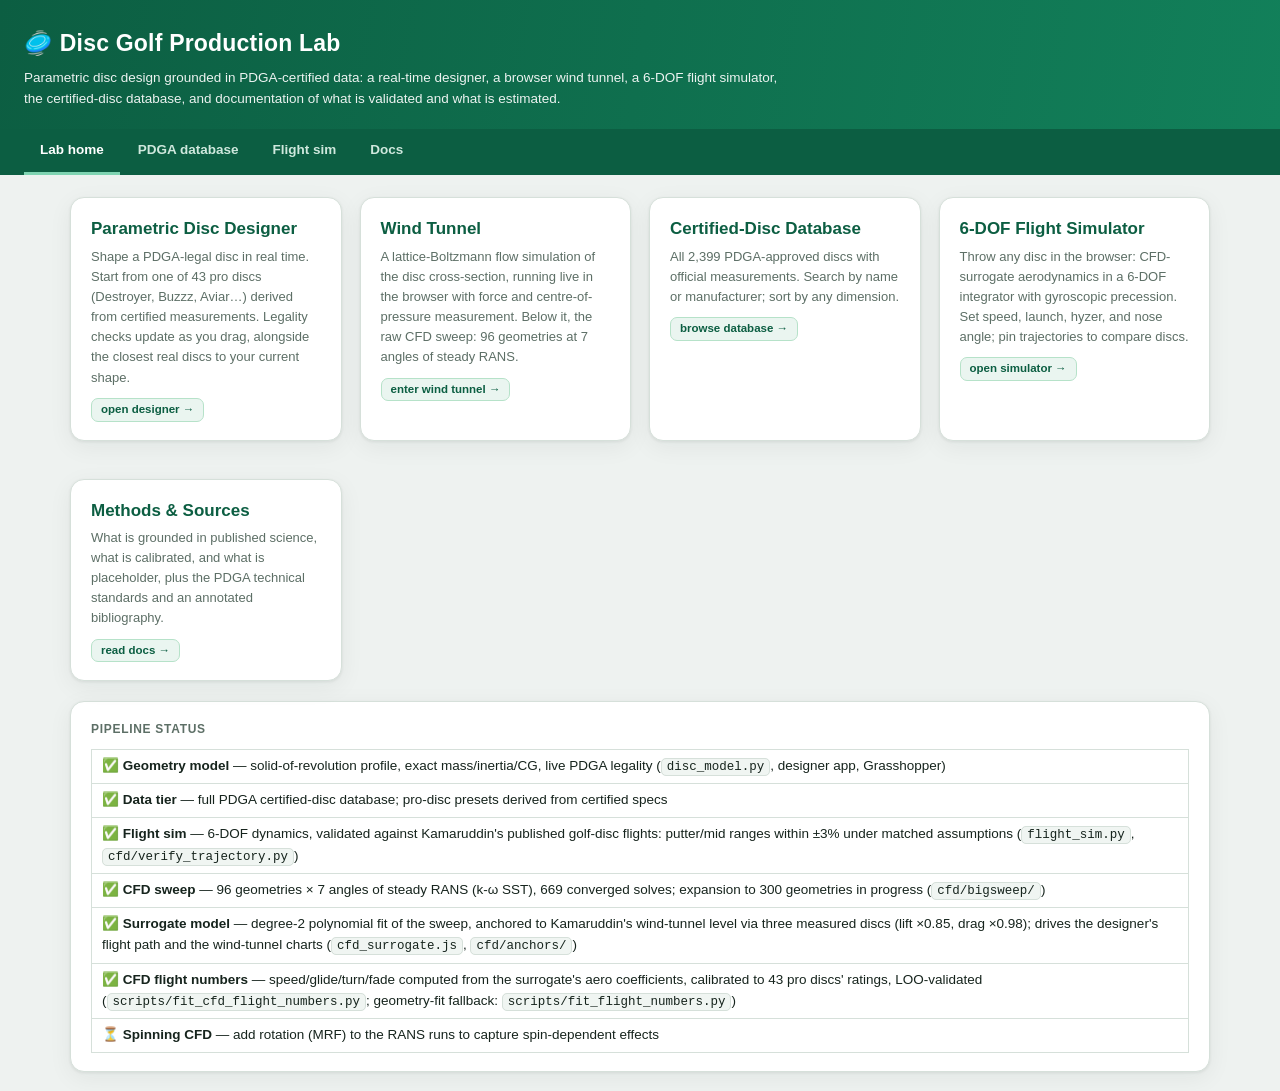
==== commit a1fc9a6c: "Complete the CFD roadmap baseline: wind-tunnel anchor, trajectory validation, CFD flight numbers - B" ====
--- a/index.html
+++ b/index.html
@@ -154,10 +154,10 @@
       <table class="md" style="border-collapse:collapse;width:100%;font-size:13.5px">
         <tr><td style="padding:6px 10px">✅ <b>Geometry model</b> — solid-of-revolution profile, exact mass/inertia/CG, live PDGA legality (<code>disc_model.py</code>, designer app, Grasshopper)</td></tr>
         <tr><td style="padding:6px 10px">✅ <b>Data tier</b> — full PDGA certified-disc database; pro-disc presets derived from certified specs</td></tr>
-        <tr><td style="padding:6px 10px">✅ <b>Calibrated flight numbers</b> — app estimate fit to 43 pro discs' manufacturer ratings, LOO-validated (<code>scripts/fit_flight_numbers.py</code>)</td></tr>
-        <tr><td style="padding:6px 10px">✅ <b>Flight sim (Tier 2)</b> — 6-DOF dynamics with Hummel coefficients, calibrated to the disc-golf regime (<code>flight_sim.py</code>)</td></tr>
-        <tr><td style="padding:6px 10px">✅ <b>CFD sweep</b> — 96 geometries × 7 angles of steady RANS (k-ω SST), 669 converged solves (<code>cfd/bigsweep/</code>)</td></tr>
-        <tr><td style="padding:6px 10px">✅ <b>Surrogate model</b> — degree-2 polynomial fit of the sweep drives the designer's flight path and the wind-tunnel charts (<code>cfd_surrogate.js</code>)</td></tr>
+        <tr><td style="padding:6px 10px">✅ <b>Flight sim</b> — 6-DOF dynamics, validated against Kamaruddin's published golf-disc flights: putter/mid ranges within ±3% under matched assumptions (<code>flight_sim.py</code>, <code>cfd/verify_trajectory.py</code>)</td></tr>
+        <tr><td style="padding:6px 10px">✅ <b>CFD sweep</b> — 96 geometries × 7 angles of steady RANS (k-ω SST), 669 converged solves; expansion to 300 geometries in progress (<code>cfd/bigsweep/</code>)</td></tr>
+        <tr><td style="padding:6px 10px">✅ <b>Surrogate model</b> — degree-2 polynomial fit of the sweep, anchored to Kamaruddin's wind-tunnel level via three measured discs (lift ×0.85, drag ×0.98); drives the designer's flight path and the wind-tunnel charts (<code>cfd_surrogate.js</code>, <code>cfd/anchors/</code>)</td></tr>
+        <tr><td style="padding:6px 10px">✅ <b>CFD flight numbers</b> — speed/glide/turn/fade computed from the surrogate's aero coefficients, calibrated to 43 pro discs' ratings, LOO-validated (<code>scripts/fit_cfd_flight_numbers.py</code>; geometry-fit fallback: <code>scripts/fit_flight_numbers.py</code>)</td></tr>
         <tr><td style="padding:6px 10px">⏳ <b>Spinning CFD</b> — add rotation (MRF) to the RANS runs to capture spin-dependent effects</td></tr>
       </table>
     </div>
@@ -216,7 +216,8 @@
       </div>
       <div class="stiles" id="simtiles"></div>
       <div class="note">Aerodynamic coefficients come from the CFD surrogate evaluated at the selected disc's
-        geometry; the integrator adds gravity, spin, and gyroscopic precession (<code>cfd_flight.js</code>,
+        geometry, anchored to Kamaruddin's wind-tunnel measurements of real discs (<code>cfd/anchors/</code>);
+        the integrator adds gravity, spin, and gyroscopic precession (<code>cfd_flight.js</code>,
         the same physics as <code>flight_sim.py</code>). Positive hyzer tilts the outer edge down at release;
         nose angle pitches the nose up. Pin a trajectory, then change disc or throw to compare.</div>
     </div>
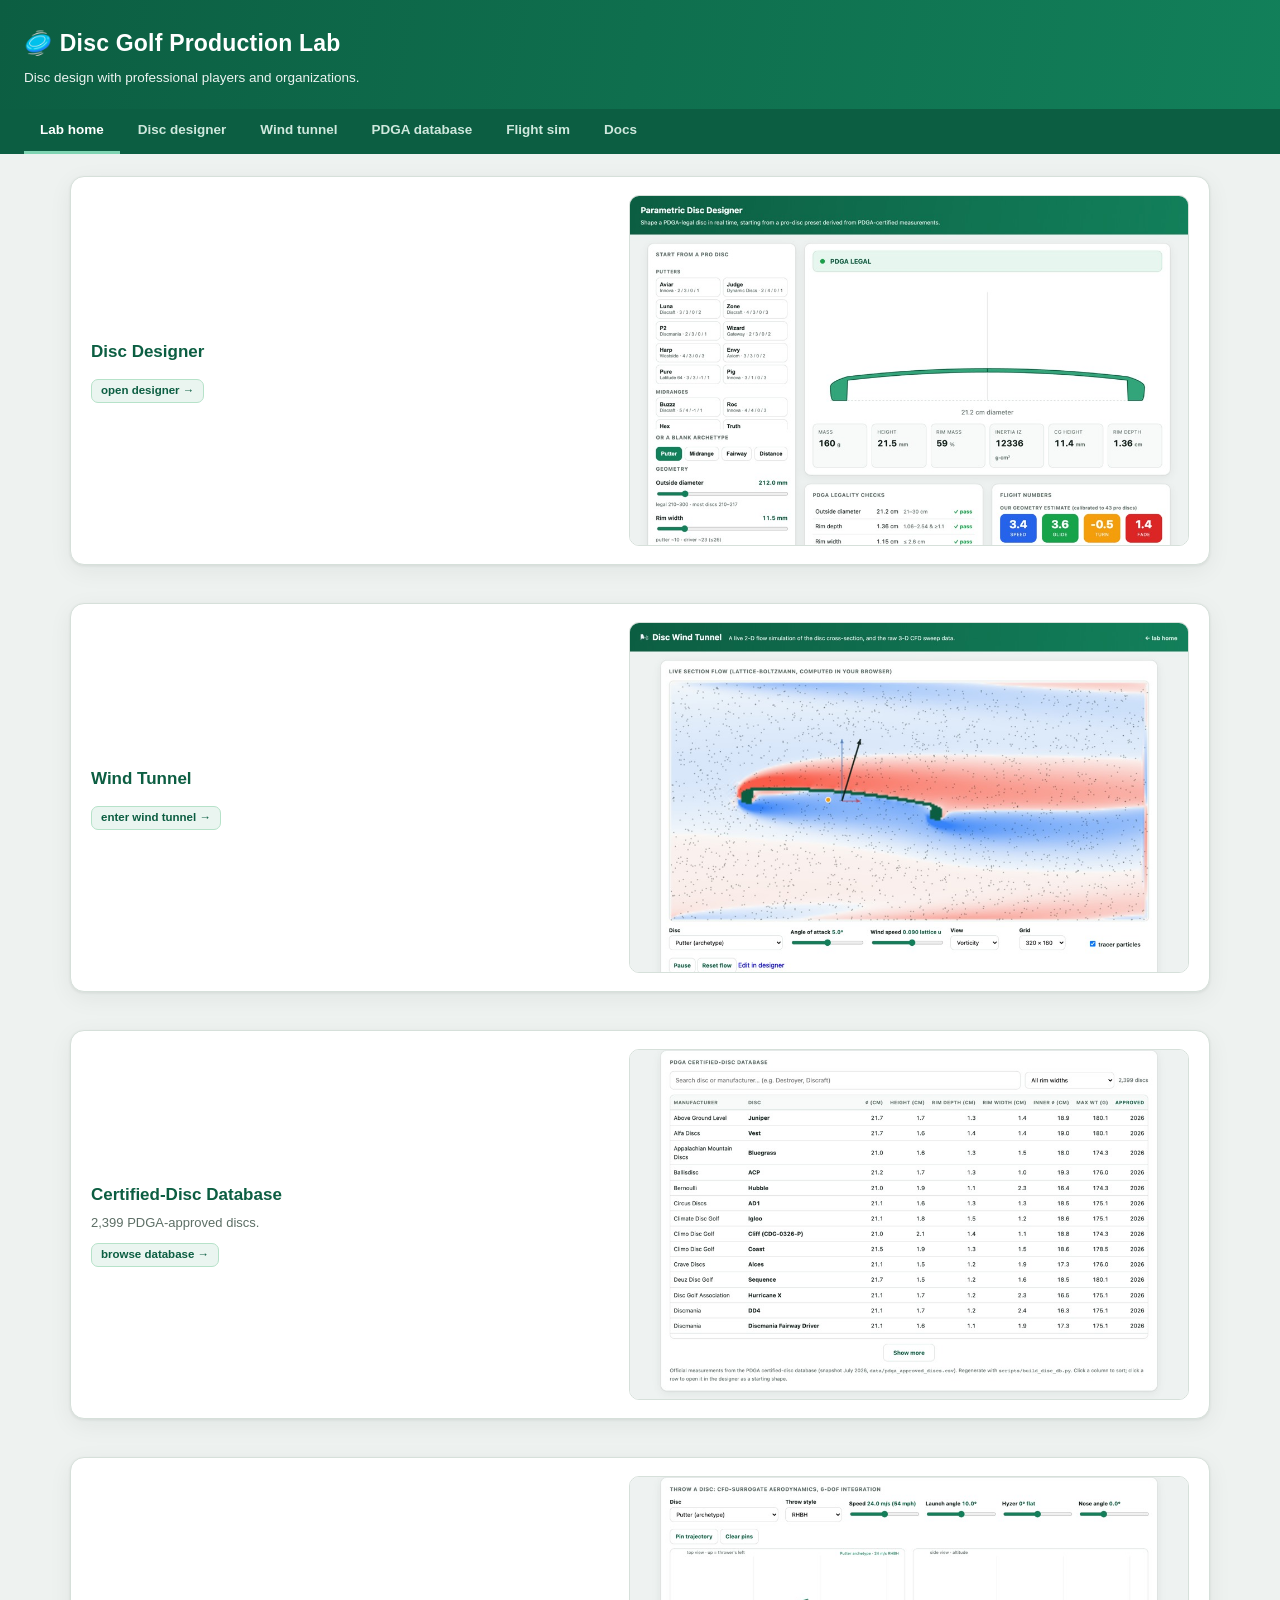
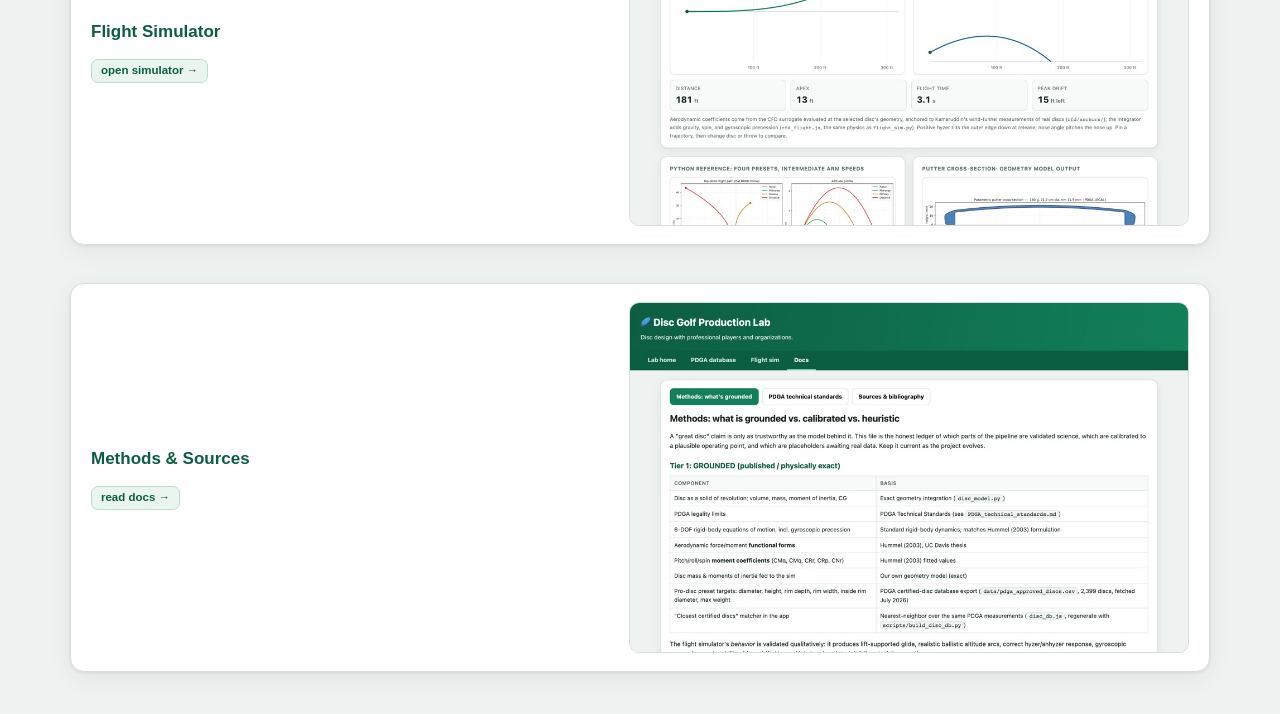
==== commit f3fa6683: "Presentation pass: home page redesign, bug fixes, deslop copy edit - Home: minimal full-width tiles " ====
--- a/index.html
+++ b/index.html
@@ -17,16 +17,19 @@
   header h1{margin:0;font-size:23px;letter-spacing:.2px}
   header p{margin:6px 0 0;font-size:13.5px;opacity:.92;max-width:760px}
   nav{display:flex;gap:2px;background:var(--accent-d);padding:0 24px;flex-wrap:wrap}
-  nav button{background:none;border:none;color:#cfe8dd;font:inherit;font-size:13.5px;font-weight:700;
-    padding:11px 16px;cursor:pointer;border-bottom:3px solid transparent}
-  nav button:hover{color:#fff}
+  nav button,nav a{background:none;border:none;color:#cfe8dd;font:inherit;font-size:13.5px;font-weight:700;
+    padding:11px 16px;cursor:pointer;border-bottom:3px solid transparent;text-decoration:none;display:block}
+  nav button:hover,nav a:hover{color:#fff}
   nav button.active{color:#fff;border-bottom-color:#7fd4b2}
   .wrap{max-width:1180px;margin:22px auto;padding:0 20px}
   .card{background:var(--panel);border:1px solid var(--line);border-radius:14px;
         box-shadow:var(--shadow);padding:18px 20px;margin-bottom:20px}
   .card h2{margin:0 0 10px;font-size:12px;text-transform:uppercase;letter-spacing:.7px;color:var(--muted)}
-  .cards{display:grid;grid-template-columns:repeat(auto-fit,minmax(250px,1fr));gap:18px}
-  .launch{display:block;text-decoration:none;color:inherit;transition:.15s;cursor:pointer}
+  .cards{display:grid;grid-template-columns:1fr;gap:18px}
+  .launch{display:flex;align-items:center;gap:22px;text-decoration:none;color:inherit;transition:.15s;cursor:pointer}
+  .launch .ltxt{flex:1}
+  .launch img.shot{width:52%;max-width:560px;border:1px solid var(--line);border-radius:10px;display:block}
+  @media(max-width:700px){.launch{flex-direction:column;align-items:stretch}.launch img.shot{width:100%;max-width:none}}
   .launch:hover{border-color:var(--accent);transform:translateY(-2px)}
   .launch .big{font-size:17px;font-weight:800;color:var(--accent-d);margin-bottom:4px}
   .launch p{margin:0;font-size:13px;color:var(--muted)}
@@ -95,12 +98,12 @@
 <body>
 <header>
   <h1>🥏 Disc Golf Production Lab</h1>
-  <p>Parametric disc design grounded in PDGA-certified data: a real-time designer, a browser wind tunnel,
-     a 6-DOF flight simulator, the certified-disc database, and documentation of what is validated
-     and what is estimated.</p>
+  <p>Disc design with professional players and organizations.</p>
 </header>
 <nav id="nav">
   <button data-s="home" class="active">Lab home</button>
+  <a href="disc_designer.html">Disc designer</a>
+  <a href="wind_tunnel.html">Wind tunnel</a>
   <button data-s="db">PDGA database</button>
   <button data-s="sim">Flight sim</button>
   <button data-s="docs">Docs</button>
@@ -117,49 +120,41 @@
   <section id="home" class="active">
     <div class="cards">
       <a class="card launch" href="disc_designer.html">
-        <div class="big">Parametric Disc Designer</div>
-        <p>Shape a PDGA-legal disc in real time. Start from one of 43 pro discs (Destroyer, Buzzz, Aviar…)
-           derived from certified measurements. Legality checks update as you drag, alongside the closest
-           real discs to your current shape.</p>
-        <span class="tag">open designer →</span>
+        <div class="ltxt">
+          <div class="big">Disc Designer</div>
+          <span class="tag">open designer →</span>
+        </div>
+        <img class="shot" src="img/designer.jpg" alt="Disc designer: live cross-section, legality checks, flight numbers">
       </a>
       <a class="card launch" href="wind_tunnel.html">
-        <div class="big">Wind Tunnel</div>
-        <p>A lattice-Boltzmann flow simulation of the disc cross-section, running live in the browser with
-           force and centre-of-pressure measurement. Below it, the raw CFD sweep: 96 geometries at
-           7 angles of steady RANS.</p>
-        <span class="tag">enter wind tunnel →</span>
+        <div class="ltxt">
+          <div class="big">Wind Tunnel</div>
+          <span class="tag">enter wind tunnel →</span>
+        </div>
+        <img class="shot" src="img/wind_tunnel.jpg" alt="Wind tunnel: live flow over a disc cross-section">
       </a>
       <div class="card launch" data-go="db">
-        <div class="big">Certified-Disc Database</div>
-        <p>All <span id="homecount">2,399</span> PDGA-approved discs with official measurements.
-           Search by name or manufacturer; sort by any dimension.</p>
-        <span class="tag">browse database →</span>
+        <div class="ltxt">
+          <div class="big">Certified-Disc Database</div>
+          <p><span id="homecount">2,399</span> PDGA-approved discs.</p>
+          <span class="tag">browse database →</span>
+        </div>
+        <img class="shot" src="img/database.jpg" alt="Certified-disc database table">
       </div>
       <div class="card launch" data-go="sim">
-        <div class="big">6-DOF Flight Simulator</div>
-        <p>Throw any disc in the browser: CFD-surrogate aerodynamics in a 6-DOF integrator with gyroscopic
-           precession. Set speed, launch, hyzer, and nose angle; pin trajectories to compare discs.</p>
-        <span class="tag">open simulator →</span>
+        <div class="ltxt">
+          <div class="big">Flight Simulator</div>
+          <span class="tag">open simulator →</span>
+        </div>
+        <img class="shot" src="img/flight_sim.jpg" alt="Flight simulator: top and side trajectory views">
       </div>
       <div class="card launch" data-go="docs">
-        <div class="big">Methods &amp; Sources</div>
-        <p>What is grounded in published science, what is calibrated, and what is placeholder,
-           plus the PDGA technical standards and an annotated bibliography.</p>
-        <span class="tag">read docs →</span>
-      </div>
-    </div>
-    <div class="card">
-      <h2>Pipeline status</h2>
-      <table class="md" style="border-collapse:collapse;width:100%;font-size:13.5px">
-        <tr><td style="padding:6px 10px">✅ <b>Geometry model</b> — solid-of-revolution profile, exact mass/inertia/CG, live PDGA legality (<code>disc_model.py</code>, designer app, Grasshopper)</td></tr>
-        <tr><td style="padding:6px 10px">✅ <b>Data tier</b> — full PDGA certified-disc database; pro-disc presets derived from certified specs</td></tr>
-        <tr><td style="padding:6px 10px">✅ <b>Flight sim</b> — 6-DOF dynamics, validated against Kamaruddin's published golf-disc flights: putter/mid ranges within ±3% under matched assumptions (<code>flight_sim.py</code>, <code>cfd/verify_trajectory.py</code>)</td></tr>
-        <tr><td style="padding:6px 10px">✅ <b>CFD sweep</b> — 96 geometries × 7 angles of steady RANS (k-ω SST), 669 converged solves; expansion to 300 geometries in progress (<code>cfd/bigsweep/</code>)</td></tr>
-        <tr><td style="padding:6px 10px">✅ <b>Surrogate model</b> — degree-2 polynomial fit of the sweep, anchored to Kamaruddin's wind-tunnel level via three measured discs (lift ×0.85, drag ×0.98); drives the designer's flight path and the wind-tunnel charts (<code>cfd_surrogate.js</code>, <code>cfd/anchors/</code>)</td></tr>
-        <tr><td style="padding:6px 10px">✅ <b>CFD flight numbers</b> — speed/glide/turn/fade computed from the surrogate's aero coefficients, calibrated to 43 pro discs' ratings, LOO-validated (<code>scripts/fit_cfd_flight_numbers.py</code>; geometry-fit fallback: <code>scripts/fit_flight_numbers.py</code>)</td></tr>
-        <tr><td style="padding:6px 10px">⏳ <b>Spinning CFD</b> — add rotation (MRF) to the RANS runs to capture spin-dependent effects</td></tr>
-      </table>
+        <div class="ltxt">
+          <div class="big">Methods &amp; Sources</div>
+          <span class="tag">read docs →</span>
+        </div>
+        <img class="shot" src="img/docs.jpg" alt="Methods documentation">
+      </div>
     </div>
   </section>
 
@@ -194,7 +189,7 @@
   <!-- FLIGHT SIM -->
   <section id="sim">
     <div class="card">
-      <h2>Throw a disc — CFD-surrogate aerodynamics, 6-DOF integration</h2>
+      <h2>Throw a disc: CFD-surrogate aerodynamics, 6-DOF integration</h2>
       <div class="simrow">
         <div class="sctrl" style="flex:2 1 210px"><label>Disc</label><select id="simdisc"></select></div>
         <div class="sctrl" style="flex:0 1 110px"><label>Throw style</label>
@@ -253,6 +248,18 @@
       </div>
       <div class="md" id="mdout">Loading…</div>
     </div>
+    <div class="card">
+      <h2>Pipeline status</h2>
+      <table class="md" style="border-collapse:collapse;width:100%;font-size:13.5px">
+        <tr><td style="padding:6px 10px">✅ <b>Geometry model</b>: solid-of-revolution profile, exact mass/inertia/CG, live PDGA legality (<code>disc_model.py</code>, designer app, Grasshopper)</td></tr>
+        <tr><td style="padding:6px 10px">✅ <b>Data tier</b>: full PDGA certified-disc database; pro-disc presets derived from certified specs</td></tr>
+        <tr><td style="padding:6px 10px">✅ <b>Flight sim</b>: 6-DOF dynamics, validated against Kamaruddin's published golf-disc flights: putter/mid ranges within ±3% under matched assumptions (<code>flight_sim.py</code>, <code>cfd/verify_trajectory.py</code>)</td></tr>
+        <tr><td style="padding:6px 10px">✅ <b>CFD sweep</b>: 96 geometries × 7 angles of steady RANS (k-ω SST), 669 converged solves; expansion to 300 geometries in progress (<code>cfd/bigsweep/</code>)</td></tr>
+        <tr><td style="padding:6px 10px">✅ <b>Surrogate model</b>: degree-2 polynomial fit of the sweep, anchored to Kamaruddin's wind-tunnel level via three measured discs (lift ×0.85, drag ×0.98); drives the designer's flight path and the wind-tunnel charts (<code>cfd_surrogate.js</code>, <code>cfd/anchors/</code>)</td></tr>
+        <tr><td style="padding:6px 10px">✅ <b>CFD flight numbers</b>: speed/glide/turn/fade computed from the surrogate's aero coefficients, calibrated to 43 pro discs' ratings, LOO-validated (<code>scripts/fit_cfd_flight_numbers.py</code>; geometry-fit fallback: <code>scripts/fit_flight_numbers.py</code>)</td></tr>
+        <tr><td style="padding:6px 10px">⏳ <b>Spinning CFD</b>: add rotation (MRF) to the RANS runs to capture spin-dependent effects</td></tr>
+      </table>
+    </div>
   </section>
 </div>
 
@@ -263,6 +270,7 @@
 <script src="cfd_flight.js"></script>
 <script>
 /* ---- nav ---- */
+let docLoaded=false;
 const sections=[...document.querySelectorAll("section")];
 const navBtns=[...document.querySelectorAll("nav button")];
 function show(id){
@@ -367,7 +375,6 @@
   }
   closeList();return out.join("\n");
 }
-let docLoaded=false;
 async function loadDoc(path){
   const out=document.getElementById("mdout");
   try{
@@ -438,8 +445,6 @@
     last={pts,label:simName+" · "+(+S.v.value).toFixed(0)+" m/s "+st,
       dist:res.distance_ft,apex:res.apex_m*FT,tsec:res.flight_time_s,lat:res.lateral_max_m*FT};
     draw();tiles();
-    if(!run._logged){run._logged=1;
-      console.log("SIMCHECK dist="+res.distance_ft.toFixed(0)+"ft apex="+(res.apex_m*FT).toFixed(0)+"ft t="+res.flight_time_s.toFixed(1)+"s");}
   }
   function tiles(){
     const t=[["Distance",last.dist.toFixed(0),"ft"],["Apex",last.apex.toFixed(0),"ft"],
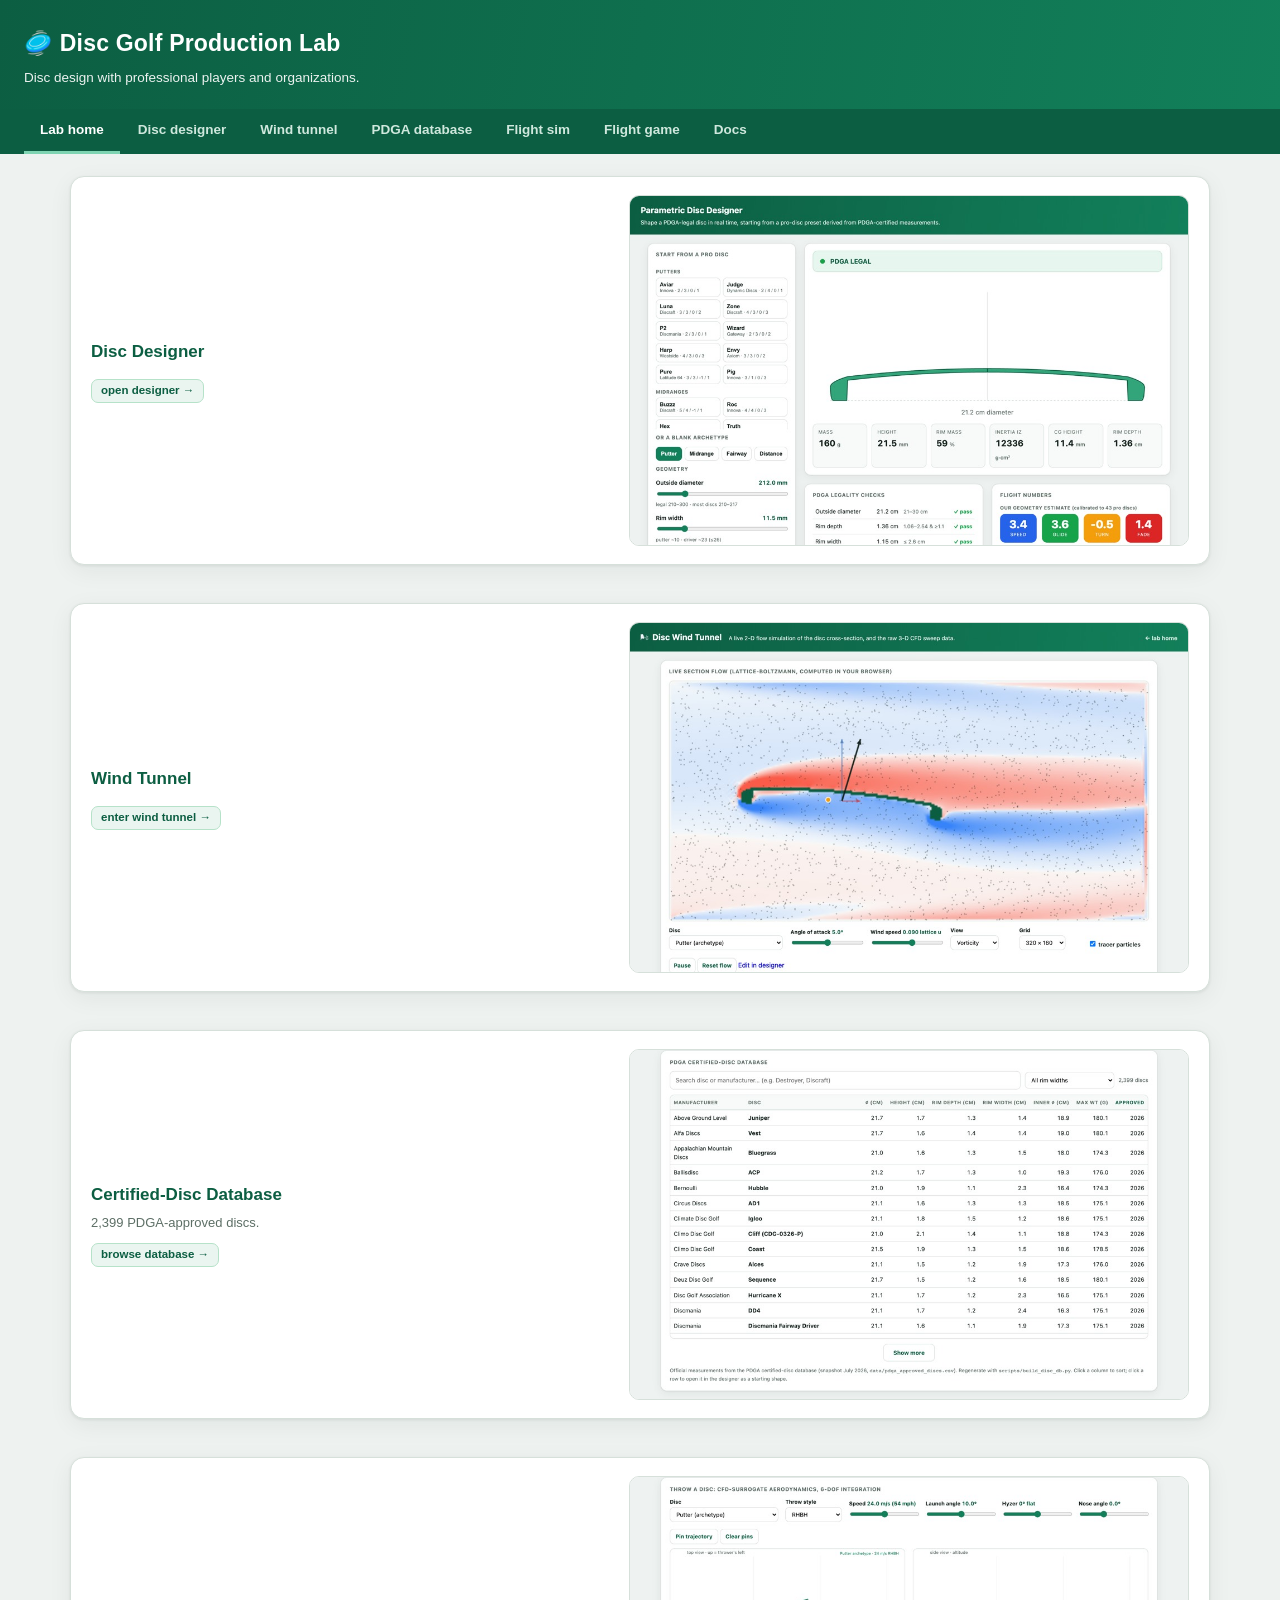
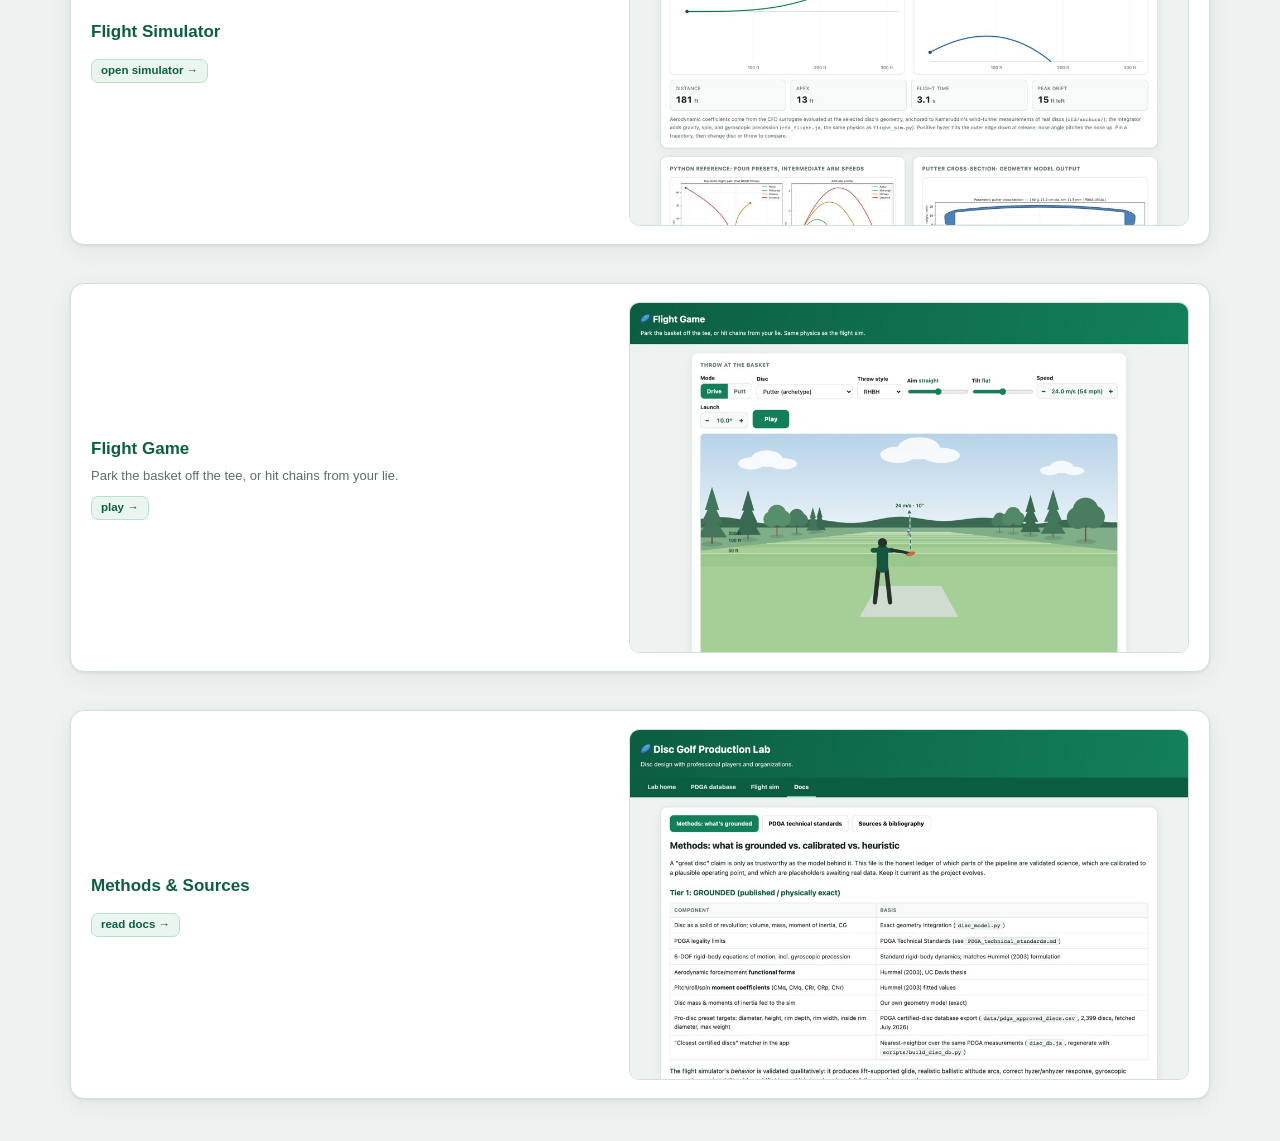
==== commit 83fb111f: "Flight Game: playable minigame on the site Pseudo-3D behind-the-tee view driving the CFD flight phys" ====
--- a/index.html
+++ b/index.html
@@ -106,6 +106,7 @@
   <a href="wind_tunnel.html">Wind tunnel</a>
   <button data-s="db">PDGA database</button>
   <button data-s="sim">Flight sim</button>
+  <a href="flight_game.html">Flight game</a>
   <button data-s="docs">Docs</button>
 </nav>
 
@@ -148,6 +149,14 @@
         </div>
         <img class="shot" src="img/flight_sim.jpg" alt="Flight simulator: top and side trajectory views">
       </div>
+      <a class="card launch" href="flight_game.html">
+        <div class="ltxt">
+          <div class="big">Flight Game</div>
+          <p>Park the basket off the tee, or hit chains from your lie.</p>
+          <span class="tag">play →</span>
+        </div>
+        <img class="shot" src="img/flight_game.jpg" alt="Flight game: throw at the basket from a pseudo-3D tee view">
+      </a>
       <div class="card launch" data-go="docs">
         <div class="ltxt">
           <div class="big">Methods &amp; Sources</div>
@@ -198,7 +207,7 @@
           <input type="range" id="s_v" min="15" max="33" step="0.5" value="24"></div>
         <div class="sctrl"><label>Launch angle <span class="val" id="sv_l"></span></label>
           <input type="range" id="s_l" min="0" max="20" step="0.5" value="10"></div>
-        <div class="sctrl"><label>Hyzer <span class="val" id="sv_h"></span></label>
+        <div class="sctrl"><label>Tilt <span class="val" id="sv_h"></span></label>
           <input type="range" id="s_h" min="-25" max="25" step="1" value="0"></div>
         <div class="sctrl"><label>Nose angle <span class="val" id="sv_n"></span></label>
           <input type="range" id="s_n" min="-5" max="10" step="0.5" value="0"></div>
@@ -213,7 +222,7 @@
       <div class="note">Aerodynamic coefficients come from the CFD surrogate evaluated at the selected disc's
         geometry, anchored to Kamaruddin's wind-tunnel measurements of real discs (<code>cfd/anchors/</code>);
         the integrator adds gravity, spin, and gyroscopic precession (<code>cfd_flight.js</code>,
-        the same physics as <code>flight_sim.py</code>). Positive hyzer tilts the outer edge down at release;
+        the same physics as <code>flight_sim.py</code>). Tilt with the edge down is a hyzer release and edge up is anhyzer;
         nose angle pitches the nose up. Pin a trajectory, then change disc or throw to compare.</div>
     </div>
     <div class="two">
@@ -424,7 +433,7 @@
   function labels(){
     $("sv_v").textContent=(+S.v.value).toFixed(1)+" m/s ("+(S.v.value*2.23694).toFixed(0)+" mph)";
     $("sv_l").textContent=(+S.l.value).toFixed(1)+"°";
-    $("sv_h").textContent=Math.abs(+S.h.value)+"° "+(S.h.value>0?"hyzer":S.h.value<0?"anhyzer":"flat");
+    $("sv_h").textContent=+S.h.value===0?"flat":Math.abs(+S.h.value)+"° edge "+(S.h.value>0?"down":"up");
     $("sv_n").textContent=(+S.n.value).toFixed(1)+"°";
   }
   Object.values(S).forEach(el=>el.addEventListener("input",()=>{labels();run();}));
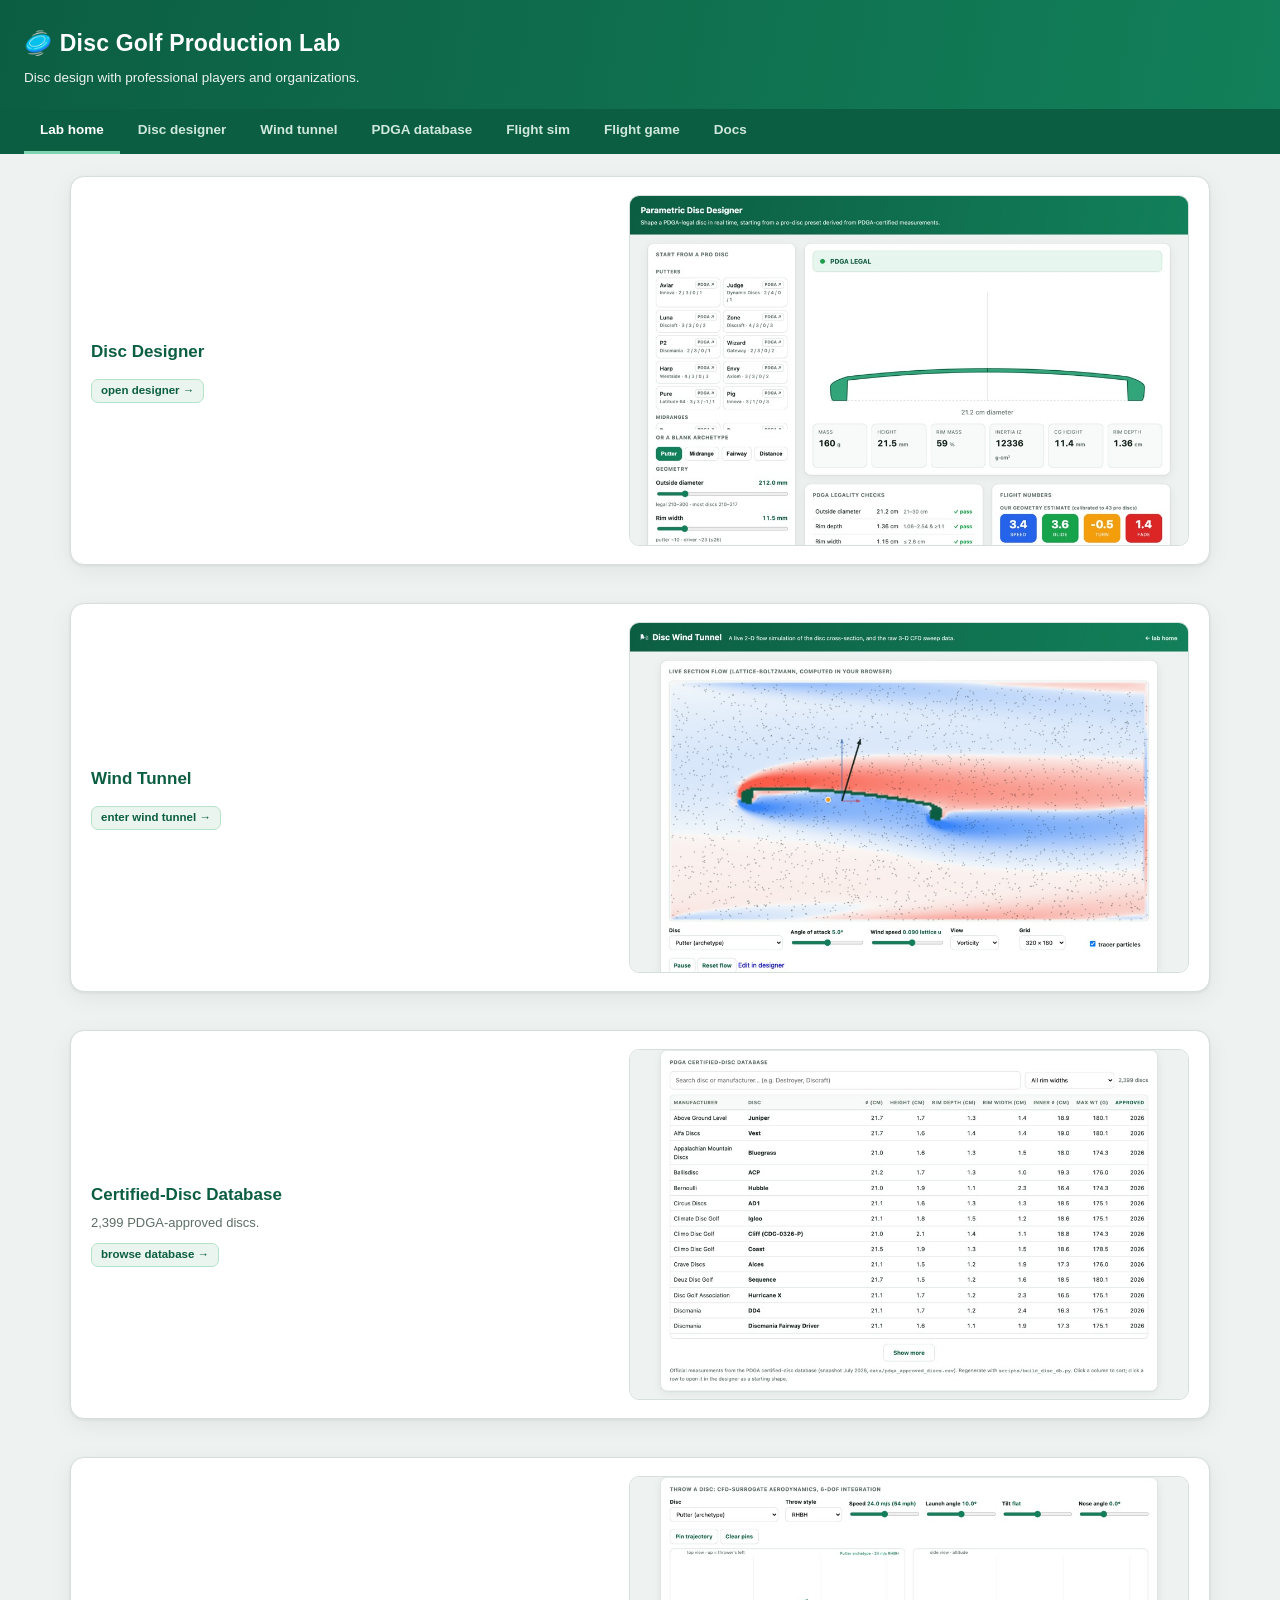
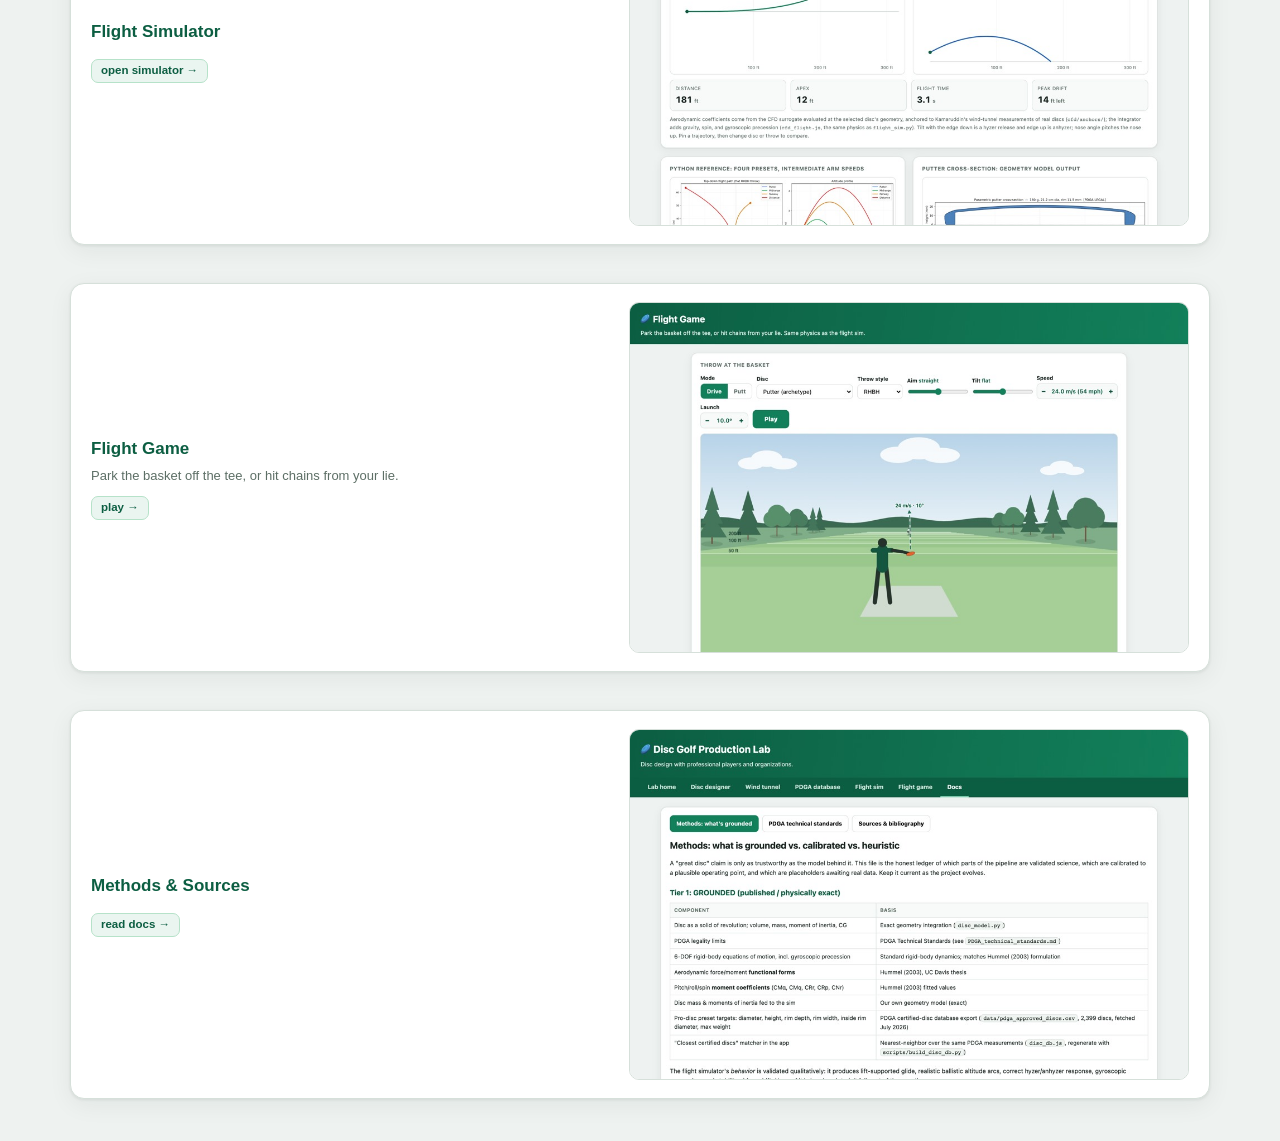
==== commit db3465c8: "300-geometry sweep lands: surrogate refit, flight numbers, site refresh All 714 expansion tasks comp" ====
--- a/index.html
+++ b/index.html
@@ -263,7 +263,7 @@
         <tr><td style="padding:6px 10px">✅ <b>Geometry model</b>: solid-of-revolution profile, exact mass/inertia/CG, live PDGA legality (<code>disc_model.py</code>, designer app, Grasshopper)</td></tr>
         <tr><td style="padding:6px 10px">✅ <b>Data tier</b>: full PDGA certified-disc database; pro-disc presets derived from certified specs</td></tr>
         <tr><td style="padding:6px 10px">✅ <b>Flight sim</b>: 6-DOF dynamics, validated against Kamaruddin's published golf-disc flights: putter/mid ranges within ±3% under matched assumptions (<code>flight_sim.py</code>, <code>cfd/verify_trajectory.py</code>)</td></tr>
-        <tr><td style="padding:6px 10px">✅ <b>CFD sweep</b>: 96 geometries × 7 angles of steady RANS (k-ω SST), 669 converged solves; expansion to 300 geometries in progress (<code>cfd/bigsweep/</code>)</td></tr>
+        <tr><td style="padding:6px 10px">✅ <b>CFD sweep</b>: 300 geometries × 7 angles of steady RANS (k-ω SST), 2,086 converged solves (<code>cfd/bigsweep/</code>)</td></tr>
         <tr><td style="padding:6px 10px">✅ <b>Surrogate model</b>: degree-2 polynomial fit of the sweep, anchored to Kamaruddin's wind-tunnel level via three measured discs (lift ×0.85, drag ×0.98); drives the designer's flight path and the wind-tunnel charts (<code>cfd_surrogate.js</code>, <code>cfd/anchors/</code>)</td></tr>
         <tr><td style="padding:6px 10px">✅ <b>CFD flight numbers</b>: speed/glide/turn/fade computed from the surrogate's aero coefficients, calibrated to 43 pro discs' ratings, LOO-validated (<code>scripts/fit_cfd_flight_numbers.py</code>; geometry-fit fallback: <code>scripts/fit_flight_numbers.py</code>)</td></tr>
         <tr><td style="padding:6px 10px">⏳ <b>Spinning CFD</b>: add rotation (MRF) to the RANS runs to capture spin-dependent effects</td></tr>
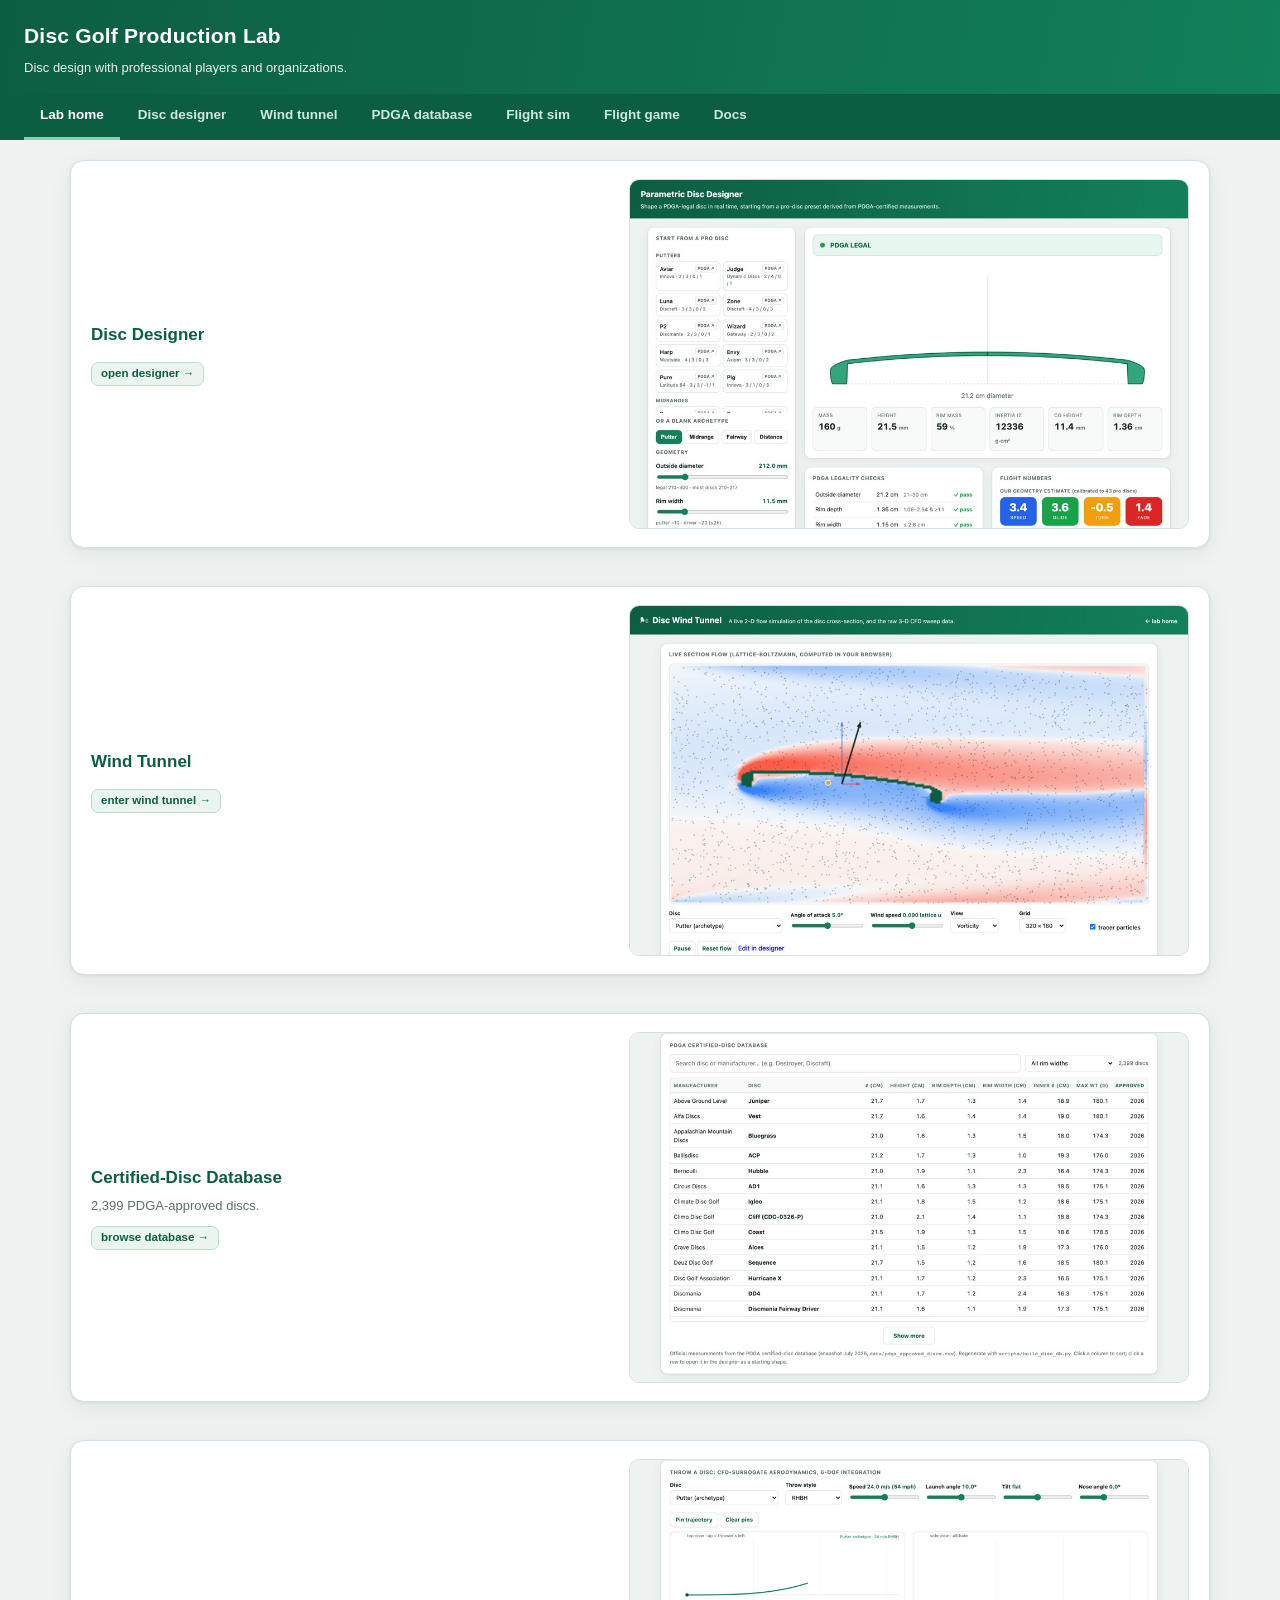
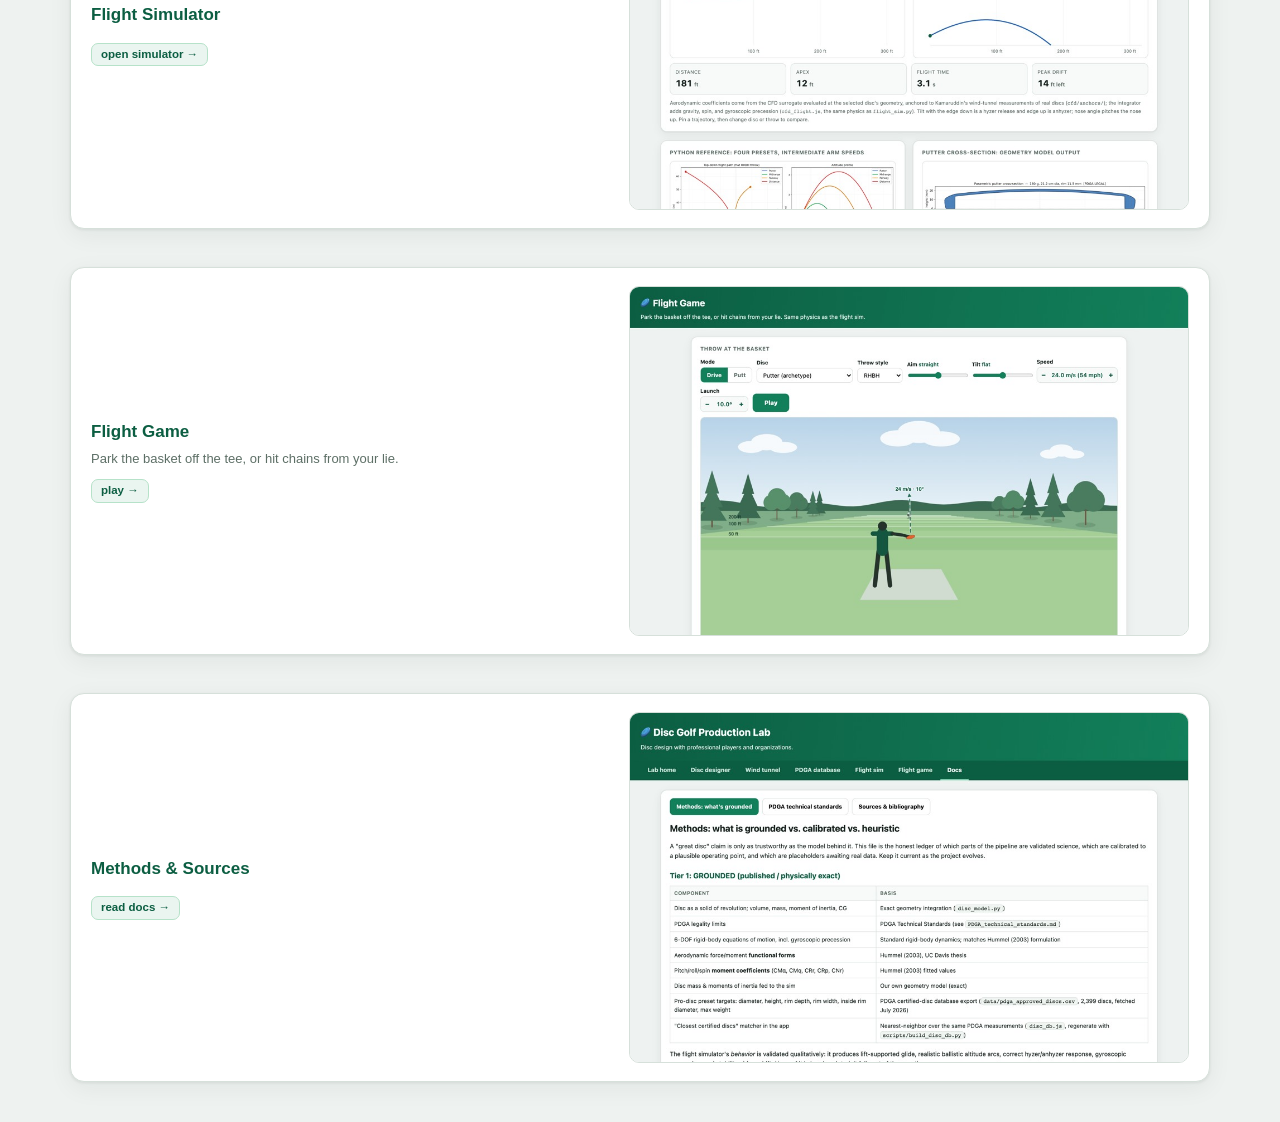
==== commit b5e7efab: "Unify the site: shared stylesheet, common nav, one page per panel Extract the shared look into site." ====
--- a/index.html
+++ b/index.html
@@ -4,27 +4,16 @@
 <meta charset="utf-8">
 <meta name="viewport" content="width=device-width, initial-scale=1">
 <title>Disc Golf Production Lab</title>
+<script>
+// the database/sim/docs panels used to live here as #db/#sim/#docs — forward old links
+(function(){
+  const go={db:"database.html",sim:"flight_sim.html",docs:"docs.html"};
+  const h=location.hash.slice(1);
+  if(go[h])location.replace(go[h]);
+})();
+</script>
+<link rel="stylesheet" href="site.css">
 <style>
-  :root{
-    --bg:#eef2f0; --panel:#ffffff; --ink:#16241d; --muted:#5d6f66;
-    --line:#d6e0da; --accent:#12805a; --accent-d:#0c5e42;
-    --shadow:0 1px 3px rgba(20,40,30,.08),0 6px 24px rgba(20,40,30,.06);
-  }
-  *{box-sizing:border-box}
-  body{margin:0;font:15px/1.55 -apple-system,BlinkMacSystemFont,"Segoe UI",Roboto,Helvetica,Arial,sans-serif;
-       background:var(--bg);color:var(--ink)}
-  header{padding:26px 24px 20px;background:linear-gradient(100deg,var(--accent-d),var(--accent));color:#fff}
-  header h1{margin:0;font-size:23px;letter-spacing:.2px}
-  header p{margin:6px 0 0;font-size:13.5px;opacity:.92;max-width:760px}
-  nav{display:flex;gap:2px;background:var(--accent-d);padding:0 24px;flex-wrap:wrap}
-  nav button,nav a{background:none;border:none;color:#cfe8dd;font:inherit;font-size:13.5px;font-weight:700;
-    padding:11px 16px;cursor:pointer;border-bottom:3px solid transparent;text-decoration:none;display:block}
-  nav button:hover,nav a:hover{color:#fff}
-  nav button.active{color:#fff;border-bottom-color:#7fd4b2}
-  .wrap{max-width:1180px;margin:22px auto;padding:0 20px}
-  .card{background:var(--panel);border:1px solid var(--line);border-radius:14px;
-        box-shadow:var(--shadow);padding:18px 20px;margin-bottom:20px}
-  .card h2{margin:0 0 10px;font-size:12px;text-transform:uppercase;letter-spacing:.7px;color:var(--muted)}
   .cards{display:grid;grid-template-columns:1fr;gap:18px}
   .launch{display:flex;align-items:center;gap:22px;text-decoration:none;color:inherit;transition:.15s;cursor:pointer}
   .launch .ltxt{flex:1}
@@ -35,470 +24,76 @@
   .launch p{margin:0;font-size:13px;color:var(--muted)}
   .launch .tag{display:inline-block;margin-top:10px;background:#eaf5f0;border:1px solid #b6e2c9;color:#0c5e42;
     border-radius:7px;padding:2px 9px;font-size:11.5px;font-weight:700}
-  img.plot{max-width:100%;border:1px solid var(--line);border-radius:10px;display:block}
-  .two{display:grid;grid-template-columns:1fr 1fr;gap:18px}
-  @media(max-width:900px){.two{grid-template-columns:1fr}}
-  section{display:none} section.active{display:block}
-  /* database explorer */
-  .dbbar{display:flex;gap:10px;flex-wrap:wrap;align-items:center;margin-bottom:12px}
-  .dbbar input[type=search]{flex:1 1 260px;padding:9px 12px;border:1px solid var(--line);border-radius:9px;
-    font:inherit;font-size:14px;background:#fff}
-  .dbbar select{padding:9px 10px;border:1px solid var(--line);border-radius:9px;font:inherit;font-size:13.5px;background:#fff}
-  .dbbar .count{font-size:12.5px;color:var(--muted);margin-left:auto}
-  table.db{width:100%;border-collapse:collapse;font-size:13px}
-  table.db th{position:sticky;top:0;background:#f7faf8;text-align:right;padding:8px 8px;font-size:11px;
-    text-transform:uppercase;letter-spacing:.5px;color:var(--muted);cursor:pointer;user-select:none;
-    border-bottom:2px solid var(--line);white-space:nowrap}
-  table.db th:first-child,table.db th:nth-child(2){text-align:left}
-  table.db th.sorted{color:var(--accent-d)}
-  table.db td{padding:7px 8px;border-bottom:1px solid var(--line);text-align:right;font-variant-numeric:tabular-nums}
-  table.db td:first-child,table.db td:nth-child(2){text-align:left}
-  table.db td:nth-child(2){font-weight:700}
-  .dbscroll{max-height:560px;overflow:auto;border:1px solid var(--line);border-radius:10px}
-  .loadbtn{margin:12px auto;display:block;padding:9px 22px;border:1px solid var(--line);background:#fff;
-    border-radius:9px;font:inherit;font-weight:700;font-size:13px;color:var(--accent-d);cursor:pointer}
-  .loadbtn:hover{border-color:var(--accent)}
-  /* docs */
-  .doctabs{display:flex;gap:8px;margin-bottom:14px;flex-wrap:wrap}
-  .doctabs button{padding:8px 14px;border:1px solid var(--line);background:#fff;border-radius:9px;
-    font:inherit;font-size:13px;font-weight:700;cursor:pointer}
-  .doctabs button.active{background:var(--accent);border-color:var(--accent);color:#fff}
-  .md h1{font-size:21px;margin:4px 0 12px}
-  .md h2{font-size:17px;margin:22px 0 8px;color:var(--accent-d);text-transform:none;letter-spacing:0}
-  .md h3{font-size:14.5px;margin:16px 0 6px}
-  .md p,.md li{font-size:14px}
-  .md code{background:#f0f5f2;border:1px solid var(--line);border-radius:5px;padding:1px 5px;font-size:12.5px}
-  .md table{border-collapse:collapse;margin:10px 0;font-size:13px;width:100%}
-  .md th,.md td{border:1px solid var(--line);padding:7px 9px;text-align:left;vertical-align:top}
-  .md th{background:#f7faf8;font-size:11.5px;text-transform:uppercase;letter-spacing:.4px;color:var(--muted)}
-  .md a{color:var(--accent-d)}
-  .md blockquote{border-left:3px solid var(--line);margin:8px 0;padding:2px 14px;color:var(--muted)}
-  .note{font-size:11.5px;color:var(--muted);margin-top:10px}
-  .servewarn{background:#fff7e6;border:1px solid #f1dfae;color:#7a5b12;border-radius:10px;
-    padding:10px 14px;font-size:13px;margin-bottom:16px;display:none}
-  /* flight simulator */
-  .simrow{display:flex;gap:16px;flex-wrap:wrap;align-items:flex-end;margin-bottom:10px}
-  .sctrl{flex:1 1 140px;min-width:130px}
-  .sctrl label{display:block;font-size:12px;font-weight:700;margin-bottom:2px}
-  .sctrl .val{color:var(--accent-d);font-variant-numeric:tabular-nums}
-  .sctrl input[type=range]{width:100%;accent-color:var(--accent);height:22px}
-  .sctrl select{width:100%;padding:7px 10px;border:1px solid var(--line);border-radius:9px;
-    font:inherit;font-size:13px;background:#fff}
-  .simbtn{padding:7px 12px;border:1px solid var(--line);border-radius:9px;background:#fff;
-    font:inherit;font-size:12.5px;font-weight:700;color:var(--accent-d);cursor:pointer}
-  .simbtn:hover{border-color:var(--accent)}
-  svg.simview{width:100%;height:auto;display:block;border:1px solid var(--line);border-radius:10px;background:#fff}
-  .stiles{display:grid;grid-template-columns:repeat(auto-fit,minmax(120px,1fr));gap:10px;margin-top:12px}
-  .stile{background:#f7faf8;border:1px solid var(--line);border-radius:10px;padding:10px 12px}
-  .stile .k{font-size:11px;color:var(--muted);text-transform:uppercase;letter-spacing:.5px}
-  .stile .v{font-size:20px;font-weight:700;font-variant-numeric:tabular-nums;margin-top:2px}
-  .stile .v small{font-size:12px;font-weight:600;color:var(--muted)}
 </style>
 </head>
 <body>
 <header>
-  <h1>🥏 Disc Golf Production Lab</h1>
+  <h1>Disc Golf Production Lab</h1>
   <p>Disc design with professional players and organizations.</p>
 </header>
-<nav id="nav">
-  <button data-s="home" class="active">Lab home</button>
+<nav>
+  <a href="index.html" class="active">Lab home</a>
   <a href="disc_designer.html">Disc designer</a>
   <a href="wind_tunnel.html">Wind tunnel</a>
-  <button data-s="db">PDGA database</button>
-  <button data-s="sim">Flight sim</button>
+  <a href="database.html">PDGA database</a>
+  <a href="flight_sim.html">Flight sim</a>
   <a href="flight_game.html">Flight game</a>
-  <button data-s="docs">Docs</button>
+  <a href="docs.html">Docs</a>
 </nav>
 
 <div class="wrap">
-  <div class="servewarn" id="servewarn">
-    Some panels (docs, database) load sibling files with <code>fetch()</code>, which browsers block on
-    <code>file://</code>. Serve the folder instead: <code>python3 -m http.server</code> in <code>~/discgolf</code>,
-    then open <code>http://localhost:8000/</code>.
+  <div class="cards">
+    <a class="card launch" href="disc_designer.html">
+      <div class="ltxt">
+        <div class="big">Disc Designer</div>
+        <span class="tag">open designer →</span>
+      </div>
+      <img class="shot" src="img/designer.jpg" alt="Disc designer: live cross-section, legality checks, flight numbers">
+    </a>
+    <a class="card launch" href="wind_tunnel.html">
+      <div class="ltxt">
+        <div class="big">Wind Tunnel</div>
+        <span class="tag">enter wind tunnel →</span>
+      </div>
+      <img class="shot" src="img/wind_tunnel.jpg" alt="Wind tunnel: live flow over a disc cross-section">
+    </a>
+    <a class="card launch" href="database.html">
+      <div class="ltxt">
+        <div class="big">Certified-Disc Database</div>
+        <p><span id="homecount">2,399</span> PDGA-approved discs.</p>
+        <span class="tag">browse database →</span>
+      </div>
+      <img class="shot" src="img/database.jpg" alt="Certified-disc database table">
+    </a>
+    <a class="card launch" href="flight_sim.html">
+      <div class="ltxt">
+        <div class="big">Flight Simulator</div>
+        <span class="tag">open simulator →</span>
+      </div>
+      <img class="shot" src="img/flight_sim.jpg" alt="Flight simulator: top and side trajectory views">
+    </a>
+    <a class="card launch" href="flight_game.html">
+      <div class="ltxt">
+        <div class="big">Flight Game</div>
+        <p>Park the basket off the tee, or hit chains from your lie.</p>
+        <span class="tag">play →</span>
+      </div>
+      <img class="shot" src="img/flight_game.jpg" alt="Flight game: throw at the basket from a pseudo-3D tee view">
+    </a>
+    <a class="card launch" href="docs.html">
+      <div class="ltxt">
+        <div class="big">Methods &amp; Sources</div>
+        <span class="tag">read docs →</span>
+      </div>
+      <img class="shot" src="img/docs.jpg" alt="Methods documentation">
+    </a>
   </div>
-
-  <!-- HOME -->
-  <section id="home" class="active">
-    <div class="cards">
-      <a class="card launch" href="disc_designer.html">
-        <div class="ltxt">
-          <div class="big">Disc Designer</div>
-          <span class="tag">open designer →</span>
-        </div>
-        <img class="shot" src="img/designer.jpg" alt="Disc designer: live cross-section, legality checks, flight numbers">
-      </a>
-      <a class="card launch" href="wind_tunnel.html">
-        <div class="ltxt">
-          <div class="big">Wind Tunnel</div>
-          <span class="tag">enter wind tunnel →</span>
-        </div>
-        <img class="shot" src="img/wind_tunnel.jpg" alt="Wind tunnel: live flow over a disc cross-section">
-      </a>
-      <div class="card launch" data-go="db">
-        <div class="ltxt">
-          <div class="big">Certified-Disc Database</div>
-          <p><span id="homecount">2,399</span> PDGA-approved discs.</p>
-          <span class="tag">browse database →</span>
-        </div>
-        <img class="shot" src="img/database.jpg" alt="Certified-disc database table">
-      </div>
-      <div class="card launch" data-go="sim">
-        <div class="ltxt">
-          <div class="big">Flight Simulator</div>
-          <span class="tag">open simulator →</span>
-        </div>
-        <img class="shot" src="img/flight_sim.jpg" alt="Flight simulator: top and side trajectory views">
-      </div>
-      <a class="card launch" href="flight_game.html">
-        <div class="ltxt">
-          <div class="big">Flight Game</div>
-          <p>Park the basket off the tee, or hit chains from your lie.</p>
-          <span class="tag">play →</span>
-        </div>
-        <img class="shot" src="img/flight_game.jpg" alt="Flight game: throw at the basket from a pseudo-3D tee view">
-      </a>
-      <div class="card launch" data-go="docs">
-        <div class="ltxt">
-          <div class="big">Methods &amp; Sources</div>
-          <span class="tag">read docs →</span>
-        </div>
-        <img class="shot" src="img/docs.jpg" alt="Methods documentation">
-      </div>
-    </div>
-  </section>
-
-  <!-- DATABASE -->
-  <section id="db">
-    <div class="card">
-      <h2>PDGA certified-disc database</h2>
-      <div class="dbbar">
-        <input type="search" id="q" placeholder="Search disc or manufacturer… (e.g. Destroyer, Discraft)">
-        <select id="rimclass">
-          <option value="">All rim widths</option>
-          <option value="putter">Putter-ish (rim &lt; 1.3 cm)</option>
-          <option value="mid">Midrange-ish (1.3–1.6 cm)</option>
-          <option value="fairway">Fairway-ish (1.6–2.1 cm)</option>
-          <option value="distance">Distance-ish (≥ 2.1 cm)</option>
-        </select>
-        <span class="count" id="count"></span>
-      </div>
-      <div class="dbscroll">
-        <table class="db">
-          <thead><tr id="dbhead"></tr></thead>
-          <tbody id="dbbody"></tbody>
-        </table>
-      </div>
-      <button class="loadbtn" id="more" style="display:none">Show more</button>
-      <div class="note">Official measurements from the PDGA certified-disc database (snapshot July 2026,
-        <code>data/pdga_approved_discs.csv</code>). Regenerate with <code>scripts/build_disc_db.py</code>.
-        Click a column to sort; click a row to open it in the designer as a starting shape.</div>
-    </div>
-  </section>
-
-  <!-- FLIGHT SIM -->
-  <section id="sim">
-    <div class="card">
-      <h2>Throw a disc: CFD-surrogate aerodynamics, 6-DOF integration</h2>
-      <div class="simrow">
-        <div class="sctrl" style="flex:2 1 210px"><label>Disc</label><select id="simdisc"></select></div>
-        <div class="sctrl" style="flex:0 1 110px"><label>Throw style</label>
-          <select id="simstyle"><option>RHBH</option><option>RHFH</option><option>LHBH</option><option>LHFH</option></select></div>
-        <div class="sctrl"><label>Speed <span class="val" id="sv_v"></span></label>
-          <input type="range" id="s_v" min="15" max="33" step="0.5" value="24"></div>
-        <div class="sctrl"><label>Launch angle <span class="val" id="sv_l"></span></label>
-          <input type="range" id="s_l" min="0" max="20" step="0.5" value="10"></div>
-        <div class="sctrl"><label>Tilt <span class="val" id="sv_h"></span></label>
-          <input type="range" id="s_h" min="-25" max="25" step="1" value="0"></div>
-        <div class="sctrl"><label>Nose angle <span class="val" id="sv_n"></span></label>
-          <input type="range" id="s_n" min="-5" max="10" step="0.5" value="0"></div>
-        <div class="sctrl" style="flex:0 1 auto"><button class="simbtn" id="simpin">Pin trajectory</button>
-          <button class="simbtn" id="simclear">Clear pins</button></div>
-      </div>
-      <div class="two">
-        <div><svg class="simview" id="simtop" viewBox="0 0 560 300" aria-label="top-down flight path"></svg></div>
-        <div><svg class="simview" id="simside" viewBox="0 0 560 300" aria-label="side-view flight path"></svg></div>
-      </div>
-      <div class="stiles" id="simtiles"></div>
-      <div class="note">Aerodynamic coefficients come from the CFD surrogate evaluated at the selected disc's
-        geometry, anchored to Kamaruddin's wind-tunnel measurements of real discs (<code>cfd/anchors/</code>);
-        the integrator adds gravity, spin, and gyroscopic precession (<code>cfd_flight.js</code>,
-        the same physics as <code>flight_sim.py</code>). Tilt with the edge down is a hyzer release and edge up is anhyzer;
-        nose angle pitches the nose up. Pin a trajectory, then change disc or throw to compare.</div>
-    </div>
-    <div class="two">
-      <div class="card">
-        <h2>Python reference: four presets, intermediate arm speeds</h2>
-        <img class="plot" src="flight_paths.png" alt="Simulated flight paths for putter, midrange, fairway and distance presets">
-        <div class="note">Produced by <code>flight_plots.py</code> from the 6-DOF simulator. Lift-supported glide,
-          gyroscopic precession, and low-speed fade emerge from the equations rather than being scripted.</div>
-      </div>
-      <div class="card">
-        <h2>Putter cross-section: geometry model output</h2>
-        <img class="plot" src="putter_cross_section.png" alt="Parametric putter cross-section from disc_model.py">
-        <div class="note">From <code>disc_model.py</code>: the same solid-of-revolution profile the designer app
-          and the Grasshopper component use.</div>
-      </div>
-    </div>
-    <div class="card">
-      <h2>Run it yourself</h2>
-      <div class="md"><p><code>python3 flight_sim.py</code> prints a single trajectory with touchdown stats.
-      <code>python3 flight_plots.py</code> regenerates the preset comparison figure.
-      Coefficients and caveats are in the Methods doc.</p></div>
-    </div>
-  </section>
-
-  <!-- DOCS -->
-  <section id="docs">
-    <div class="card">
-      <div class="doctabs" id="doctabs">
-        <button data-doc="docs/METHODS.md" class="active">Methods: what's grounded</button>
-        <button data-doc="docs/PDGA_technical_standards.md">PDGA technical standards</button>
-        <button data-doc="docs/SOURCES.md">Sources &amp; bibliography</button>
-      </div>
-      <div class="md" id="mdout">Loading…</div>
-    </div>
-    <div class="card">
-      <h2>Pipeline status</h2>
-      <table class="md" style="border-collapse:collapse;width:100%;font-size:13.5px">
-        <tr><td style="padding:6px 10px">✅ <b>Geometry model</b>: solid-of-revolution profile, exact mass/inertia/CG, live PDGA legality (<code>disc_model.py</code>, designer app, Grasshopper)</td></tr>
-        <tr><td style="padding:6px 10px">✅ <b>Data tier</b>: full PDGA certified-disc database; pro-disc presets derived from certified specs</td></tr>
-        <tr><td style="padding:6px 10px">✅ <b>Flight sim</b>: 6-DOF dynamics, validated against Kamaruddin's published golf-disc flights: putter/mid ranges within ±3% under matched assumptions (<code>flight_sim.py</code>, <code>cfd/verify_trajectory.py</code>)</td></tr>
-        <tr><td style="padding:6px 10px">✅ <b>CFD sweep</b>: 300 geometries × 7 angles of steady RANS (k-ω SST), 2,086 converged solves (<code>cfd/bigsweep/</code>)</td></tr>
-        <tr><td style="padding:6px 10px">✅ <b>Surrogate model</b>: degree-2 polynomial fit of the sweep, anchored to Kamaruddin's wind-tunnel level via three measured discs (lift ×0.85, drag ×0.98); drives the designer's flight path and the wind-tunnel charts (<code>cfd_surrogate.js</code>, <code>cfd/anchors/</code>)</td></tr>
-        <tr><td style="padding:6px 10px">✅ <b>CFD flight numbers</b>: speed/glide/turn/fade computed from the surrogate's aero coefficients, calibrated to 43 pro discs' ratings, LOO-validated (<code>scripts/fit_cfd_flight_numbers.py</code>; geometry-fit fallback: <code>scripts/fit_flight_numbers.py</code>)</td></tr>
-        <tr><td style="padding:6px 10px">⏳ <b>Spinning CFD</b>: add rotation (MRF) to the RANS runs to capture spin-dependent effects</td></tr>
-      </table>
-    </div>
-  </section>
 </div>
 
 <script src="disc_db.js"></script>
-<script src="disc_common.js"></script>
-<script src="pro_discs.js"></script>
-<script src="cfd_surrogate.js"></script>
-<script src="cfd_flight.js"></script>
 <script>
-/* ---- nav ---- */
-let docLoaded=false;
-const sections=[...document.querySelectorAll("section")];
-const navBtns=[...document.querySelectorAll("nav button")];
-function show(id){
-  sections.forEach(s=>s.classList.toggle("active",s.id===id));
-  navBtns.forEach(b=>b.classList.toggle("active",b.dataset.s===id));
-  if(id==="docs"&&!docLoaded)loadDoc(document.querySelector("#doctabs button.active").dataset.doc);
-}
-navBtns.forEach(b=>b.addEventListener("click",()=>{show(b.dataset.s);history.replaceState(null,"","#"+b.dataset.s);}));
-document.querySelectorAll("[data-go]").forEach(el=>el.addEventListener("click",()=>show(el.dataset.go)));
-if(location.protocol==="file:")document.getElementById("servewarn").style.display="block";
-// deep link: #db, #sim, #docs open that tab directly
-const hashSec=location.hash.slice(1);
-if(sections.some(s=>s.id===hashSec))show(hashSec);
-
-/* ---- database explorer ---- */
-const DB=(typeof DISC_DB!=="undefined")?DISC_DB:[];
-document.getElementById("homecount").textContent=DB.length.toLocaleString();
-const COLS=[["Manufacturer",0],["Disc",1],["⌀ (cm)",2],["Height (cm)",3],["Rim depth (cm)",4],
-            ["Rim width (cm)",5],["Inner ⌀ (cm)",6],["Max wt (g)",7],["Approved",8]];
-let sortCol=8,sortDir=-1,shown=100;
-const headEl=document.getElementById("dbhead");
-COLS.forEach(([label,idx])=>{
-  const th=document.createElement("th");th.textContent=label;
-  th.addEventListener("click",()=>{if(sortCol===idx)sortDir*=-1;else{sortCol=idx;sortDir=idx<2?1:-1;}shown=100;renderDB();});
-  headEl.appendChild(th);
-});
-const q=document.getElementById("q"),rimSel=document.getElementById("rimclass");
-q.addEventListener("input",()=>{shown=100;renderDB();});
-rimSel.addEventListener("change",()=>{shown=100;renderDB();});
-document.getElementById("more").addEventListener("click",()=>{shown+=300;renderDB();});
-const RIM_BANDS={putter:[0,13],mid:[13,16],fairway:[16,21],distance:[21,99]};
-function renderDB(){
-  const needle=q.value.trim().toLowerCase();
-  const band=RIM_BANDS[rimSel.value];
-  let rows=DB.filter(d=>{
-    if(needle&&!(d[0].toLowerCase().includes(needle)||d[1].toLowerCase().includes(needle)))return false;
-    if(band&&!(d[5]>=band[0]&&d[5]<band[1]))return false;
-    return true;
-  });
-  rows.sort((a,b)=>{const x=a[sortCol],y=b[sortCol];
-    return (typeof x==="string"?x.localeCompare(y):x-y)*sortDir;});
-  document.getElementById("count").textContent=rows.length.toLocaleString()+" discs";
-  [...headEl.children].forEach((th,i)=>th.classList.toggle("sorted",COLS[i][1]===sortCol));
-  document.getElementById("dbbody").innerHTML=rows.slice(0,shown).map(d=>
-    `<tr style="cursor:pointer" title="open in designer" onclick="openInDesigner(${JSON.stringify(d).replace(/"/g,'&quot;')})">
-     <td>${d[0]}</td><td>${d[1]}</td><td>${(d[2]/10).toFixed(1)}</td><td>${(d[3]/10).toFixed(1)}</td>
-     <td>${(d[4]/10).toFixed(1)}</td><td>${(d[5]/10).toFixed(1)}</td><td>${(d[6]/10).toFixed(1)}</td>
-     <td>${d[7].toFixed(1)}</td><td>${d[8]}</td></tr>`).join("");
-  document.getElementById("more").style.display=rows.length>shown?"block":"none";
-}
-function openInDesigner(d){
-  // hand the certified specs to the designer via the URL; it derives a starting shape
-  const p=new URLSearchParams({mfr:d[0],name:d[1],dia:d[2],h:d[3],rd:d[4],rw:d[5],wt:d[7]});
-  location.href="disc_designer.html#disc?"+p.toString();
-}
-if(DB.length)renderDB();
-else document.getElementById("dbbody").innerHTML='<tr><td colspan="9">disc_db.js not found; run <code>scripts/build_disc_db.py</code></td></tr>';
-
-/* ---- minimal markdown renderer (headings, tables, lists, emphasis, code, links) ---- */
-function esc(s){return s.replace(/&/g,"&amp;").replace(/</g,"&lt;").replace(/>/g,"&gt;");}
-function inline(s){
-  return s
-    .replace(/`([^`]+)`/g,(m,c)=>"<code>"+c+"</code>")
-    .replace(/\[([^\]]+)\]\(([^)]+)\)/g,'<a href="$2" target="_blank" rel="noopener">$1</a>')
-    .replace(/(^|[^*])\*\*([^*]+)\*\*/g,'$1<b>$2</b>')
-    .replace(/(^|[^*])\*([^*]+)\*/g,'$1<i>$2</i>')
-    .replace(/(^|\s)(https?:\/\/[^\s<]+)/g,'$1<a href="$2" target="_blank" rel="noopener">$2</a>');
-}
-function mdToHtml(md){
-  const lines=md.split("\n");let out=[],i=0,inList=false;
-  const closeList=()=>{if(inList){out.push("</ul>");inList=false;}};
-  while(i<lines.length){
-    const L=lines[i];
-    if(/^\s*\|/.test(L)&&i+1<lines.length&&/^\s*\|[\s\-|:]+\|\s*$/.test(lines[i+1])){
-      closeList();
-      const cells=r=>r.trim().replace(/^\||\|$/g,"").split("|").map(c=>inline(esc(c.trim())));
-      out.push("<table><thead><tr>"+cells(L).map(c=>"<th>"+c+"</th>").join("")+"</tr></thead><tbody>");
-      i+=2;
-      while(i<lines.length&&/^\s*\|/.test(lines[i])){
-        out.push("<tr>"+cells(lines[i]).map(c=>"<td>"+c+"</td>").join("")+"</tr>");i++;
-      }
-      out.push("</tbody></table>");continue;
-    }
-    const h=L.match(/^(#{1,4})\s+(.*)/);
-    if(h){closeList();out.push(`<h${h[1].length}>`+inline(esc(h[2]))+`</h${h[1].length}>`);i++;continue;}
-    const li=L.match(/^\s*[-*]\s+(.*)/);
-    if(li){if(!inList){out.push("<ul>");inList=true;}
-      let item=li[1];
-      // continuation lines (indented, not new bullet/blank)
-      while(i+1<lines.length&&/^\s+\S/.test(lines[i+1])&&!/^\s*[-*]\s/.test(lines[i+1])&&!/^\s*\|/.test(lines[i+1])){item+=" "+lines[++i].trim();}
-      out.push("<li>"+inline(esc(item))+"</li>");i++;continue;}
-    const num=L.match(/^\s*(\d+)\.\s+(.*)/);
-    if(num){closeList();
-      let item=num[2];
-      while(i+1<lines.length&&/^\s+\S/.test(lines[i+1])&&!/^\s*\d+\.\s/.test(lines[i+1])){item+=" "+lines[++i].trim();}
-      out.push("<p><b>"+num[1]+".</b> "+inline(esc(item))+"</p>");i++;continue;}
-    if(/^\s*$/.test(L)){closeList();i++;continue;}
-    closeList();
-    let para=L;
-    while(i+1<lines.length&&!/^\s*$/.test(lines[i+1])&&!/^(#|\s*[-*]\s|\s*\||\s*\d+\.)/.test(lines[i+1])){para+=" "+lines[++i];}
-    out.push("<p>"+inline(esc(para))+"</p>");i++;
-  }
-  closeList();return out.join("\n");
-}
-async function loadDoc(path){
-  const out=document.getElementById("mdout");
-  try{
-    const r=await fetch(path);
-    if(!r.ok)throw new Error(r.status);
-    out.innerHTML=mdToHtml(await r.text());docLoaded=true;
-  }catch(e){
-    out.innerHTML='<p>Could not load <code>'+esc(path)+'</code>; serve this folder over http '+
-      '(<code>python3 -m http.server</code>) rather than opening the file directly.</p>';
-  }
-}
-document.querySelectorAll("#doctabs button").forEach(b=>b.addEventListener("click",()=>{
-  document.querySelectorAll("#doctabs button").forEach(x=>x.classList.remove("active"));
-  b.classList.add("active");loadDoc(b.dataset.doc);
-}));
-</script>
-<script>
-/* ---- interactive flight simulator ---- */
-(function(){
-  const $=id=>document.getElementById(id);
-  const missing=[];
-  if(typeof CFDFlight==="undefined")missing.push("cfd_flight.js");
-  if(typeof CFD_SURROGATE==="undefined")missing.push("cfd_surrogate.js");
-  if(missing.length){$("simtiles").innerHTML=
-    '<div class="note">'+missing.join(", ")+' not found; the simulator needs these files.</div>';return;}
-  if(typeof PRO_DISCS==="undefined")window.PRO_DISCS=[];
-  const esc=t=>t.replace(/&/g,"&amp;").replace(/</g,"&lt;").replace(/>/g,"&gt;");
-
-  let simP={...PRESETS.Putter},simName="Putter archetype",last=null;
-  const pins=[];
-  const dsel=$("simdisc");
-  const og=document.createElement("optgroup");og.label="Archetypes";
-  Object.keys(PRESETS).forEach(k=>og.appendChild(new Option(k+" (archetype)","a:"+k)));
-  dsel.appendChild(og);
-  ["Putter","Midrange","Fairway","Distance"].forEach(cls=>{
-    const g=document.createElement("optgroup");g.label=cls+"s";
-    PRO_DISCS.forEach((d,i)=>{if(d.cls===cls)g.appendChild(new Option(d.name+" · "+d.mfr+" ("+d.fl.join("/")+")","p:"+i));});
-    dsel.appendChild(g);
-  });
-  dsel.addEventListener("change",()=>{
-    const v=dsel.value;
-    if(v.startsWith("a:")){simP={...PRESETS[v.slice(2)]};simName=v.slice(2)+" archetype";}
-    else{const d=PRO_DISCS[+v.slice(2)];simP=paramsFromCertified(d);simName=d.mfr+" "+d.name;}
-    run();
-  });
-  const S={v:$("s_v"),l:$("s_l"),h:$("s_h"),n:$("s_n")};
-  function labels(){
-    $("sv_v").textContent=(+S.v.value).toFixed(1)+" m/s ("+(S.v.value*2.23694).toFixed(0)+" mph)";
-    $("sv_l").textContent=(+S.l.value).toFixed(1)+"°";
-    $("sv_h").textContent=+S.h.value===0?"flat":Math.abs(+S.h.value)+"° edge "+(S.h.value>0?"down":"up");
-    $("sv_n").textContent=(+S.n.value).toFixed(1)+"°";
-  }
-  Object.values(S).forEach(el=>el.addEventListener("input",()=>{labels();run();}));
-  $("simstyle").addEventListener("change",run);
-  $("simpin").addEventListener("click",()=>{if(last){pins.push(last);if(pins.length>4)pins.shift();draw();}});
-  $("simclear").addEventListener("click",()=>{pins.length=0;draw();});
-
-  const FT=1/0.3048;
-  function run(){
-    const st=$("simstyle").value;
-    const handed=(st==="RHBH"||st==="LHFH")?"RHBH":"LHBH";
-    const mp=massProperties(simP);
-    const res=CFDFlight.simulateFlight(simP,mp,{v0:+S.v.value,launch_deg:+S.l.value,
-      hyzer_deg:+S.h.value,nose_deg:+S.n.value,handed});
-    const step=Math.max(1,Math.floor(res.x.length/300)),pts=[];
-    for(let i=0;i<res.x.length;i+=step)pts.push([res.x[i]*FT,res.y[i]*FT,res.z[i]*FT]);
-    const e=res.x.length-1;pts.push([res.x[e]*FT,res.y[e]*FT,res.z[e]*FT]);
-    last={pts,label:simName+" · "+(+S.v.value).toFixed(0)+" m/s "+st,
-      dist:res.distance_ft,apex:res.apex_m*FT,tsec:res.flight_time_s,lat:res.lateral_max_m*FT};
-    draw();tiles();
-  }
-  function tiles(){
-    const t=[["Distance",last.dist.toFixed(0),"ft"],["Apex",last.apex.toFixed(0),"ft"],
-      ["Flight time",last.tsec.toFixed(1),"s"],
-      ["Peak drift",Math.abs(last.lat).toFixed(0),"ft "+(last.lat>0.5?"left":last.lat<-0.5?"right":"")]];
-    $("simtiles").innerHTML=t.map(x=>
-      '<div class="stile"><div class="k">'+x[0]+'</div><div class="v">'+x[1]+' <small>'+x[2]+'</small></div></div>').join("");
-  }
-  function draw(){
-    const all=pins.concat(last?[last]:[]);
-    if(!all.length)return;
-    let maxX=300,maxY=50,maxZ=40;
-    all.forEach(p=>p.pts.forEach(q=>{maxX=Math.max(maxX,q[0]);maxY=Math.max(maxY,Math.abs(q[1]));maxZ=Math.max(maxZ,q[2]);}));
-    maxX*=1.06;maxY*=1.25;maxZ*=1.3;
-    const W=560,H=300,padL=40,padR=14,padT=18,padB=30;
-    const X=x=>padL+x/maxX*(W-padL-padR);
-    const Yt=y=>H/2-y/maxY*(H-padT-padB)/2;
-    const Ys=z=>H-padB-z/maxZ*(H-padT-padB);
-    function frame(axisLabel,horizonY){
-      let s="";
-      for(let g=100;g<maxX;g+=100)
-        s+='<line x1="'+X(g).toFixed(1)+'" y1="'+padT+'" x2="'+X(g).toFixed(1)+'" y2="'+(H-padB)+'" stroke="#eef2f0"/>'+
-           '<text x="'+X(g).toFixed(1)+'" y="'+(H-12)+'" font-size="10" fill="#5d6f66" text-anchor="middle">'+g+' ft</text>';
-      s+='<line x1="'+padL+'" y1="'+horizonY+'" x2="'+(W-padR)+'" y2="'+horizonY+'" stroke="#c9d6cf"/>';
-      s+='<text x="'+padL+'" y="12" font-size="10" fill="#5d6f66">'+axisLabel+'</text>';
-      return s;
-    }
-    const poly=(p,proj,color,wd,dash)=>'<polyline fill="none" stroke="'+color+'" stroke-width="'+wd+'" '+
-      (dash?'stroke-dasharray="5 4" ':'')+'points="'+p.pts.map(q=>X(q[0]).toFixed(1)+","+proj(q).toFixed(1)).join(" ")+'"/>';
-    const pinCol="#9db3a8";
-    let top=frame("top view · up = thrower's left",H/2);
-    pins.forEach(p=>top+=poly(p,q=>Yt(q[1]),pinCol,1.6,true));
-    if(last)top+=poly(last,q=>Yt(q[1]),"#12805a",2.6,false);
-    pins.forEach((p,i)=>top+='<text x="'+(W-padR)+'" y="'+(14+12*i)+'" font-size="9" fill="'+pinCol+'" text-anchor="end">'+esc(p.label)+'</text>');
-    if(last)top+='<text x="'+(W-padR)+'" y="'+(14+12*pins.length)+'" font-size="9" fill="#12805a" text-anchor="end">'+esc(last.label)+'</text>';
-    top+='<circle cx="'+X(0)+'" cy="'+(H/2)+'" r="4" fill="#0c5e42"/>';
-    $("simtop").innerHTML=top;
-    let side=frame("side view · altitude",H-padB);
-    pins.forEach(p=>side+=poly(p,q=>Ys(q[2]),pinCol,1.6,true));
-    if(last){side+=poly(last,q=>Ys(q[2]),"#2563b0",2.6,false);
-      side+='<circle cx="'+X(0)+'" cy="'+Ys(last.pts[0][2]).toFixed(1)+'" r="4" fill="#0c5e42"/>';}
-    $("simside").innerHTML=side;
-  }
-  labels();run();
-})();
+if(typeof DISC_DB!=="undefined")
+  document.getElementById("homecount").textContent=DISC_DB.length.toLocaleString();
 </script>
 </body>
 </html>
--- a/site.css
+++ b/site.css
@@ -0,0 +1,33 @@
+/* Shared look for every lab page. Page-specific styles stay in each page's
+   <style> block and may override these. */
+:root{
+  --bg:#eef2f0; --panel:#ffffff; --ink:#16241d; --muted:#5d6f66;
+  --line:#d6e0da; --accent:#12805a; --accent-d:#0c5e42;
+  --shadow:0 1px 3px rgba(20,40,30,.08),0 6px 24px rgba(20,40,30,.06);
+}
+*{box-sizing:border-box}
+body{margin:0;font:15px/1.55 -apple-system,BlinkMacSystemFont,"Segoe UI",Roboto,Helvetica,Arial,sans-serif;
+     background:var(--bg);color:var(--ink)}
+header{padding:20px 24px 16px;background:linear-gradient(100deg,var(--accent-d),var(--accent));color:#fff}
+header h1{margin:0;font-size:21px;letter-spacing:.2px}
+header p{margin:5px 0 0;font-size:13px;opacity:.92;max-width:760px}
+nav{display:flex;gap:2px;background:var(--accent-d);padding:0 24px;flex-wrap:wrap}
+nav a{color:#cfe8dd;font-size:13.5px;font-weight:700;padding:11px 16px;
+  border-bottom:3px solid transparent;text-decoration:none;display:block}
+nav a:hover{color:#fff}
+nav a.active{color:#fff;border-bottom-color:#7fd4b2}
+.wrap{max-width:1180px;margin:20px auto;padding:0 20px}
+.card{background:var(--panel);border:1px solid var(--line);border-radius:14px;
+      box-shadow:var(--shadow);padding:18px 20px;margin-bottom:20px}
+.card h2{margin:0 0 12px;font-size:12px;text-transform:uppercase;letter-spacing:.7px;color:var(--muted)}
+.two{display:grid;grid-template-columns:1fr 1fr;gap:20px}
+@media(max-width:900px){.two{grid-template-columns:1fr}}
+input[type=range]{width:100%;accent-color:var(--accent);height:22px}
+.grid2{display:grid;grid-template-columns:repeat(auto-fit,minmax(120px,1fr));gap:10px}
+.tile{background:#f7faf8;border:1px solid var(--line);border-radius:10px;padding:10px 12px}
+.tile .k{font-size:11px;color:var(--muted);text-transform:uppercase;letter-spacing:.5px}
+.tile .v{font-size:20px;font-weight:700;font-variant-numeric:tabular-nums;margin-top:2px}
+.tile .v small{font-size:12px;font-weight:600;color:var(--muted)}
+.note{font-size:11.5px;color:var(--muted);margin-top:10px}
+.protag{display:inline-block;background:#eaf5f0;border:1px solid #b6e2c9;color:#0c5e42;
+        border-radius:7px;padding:2px 8px;font-size:11.5px;font-weight:700;margin-left:8px}
